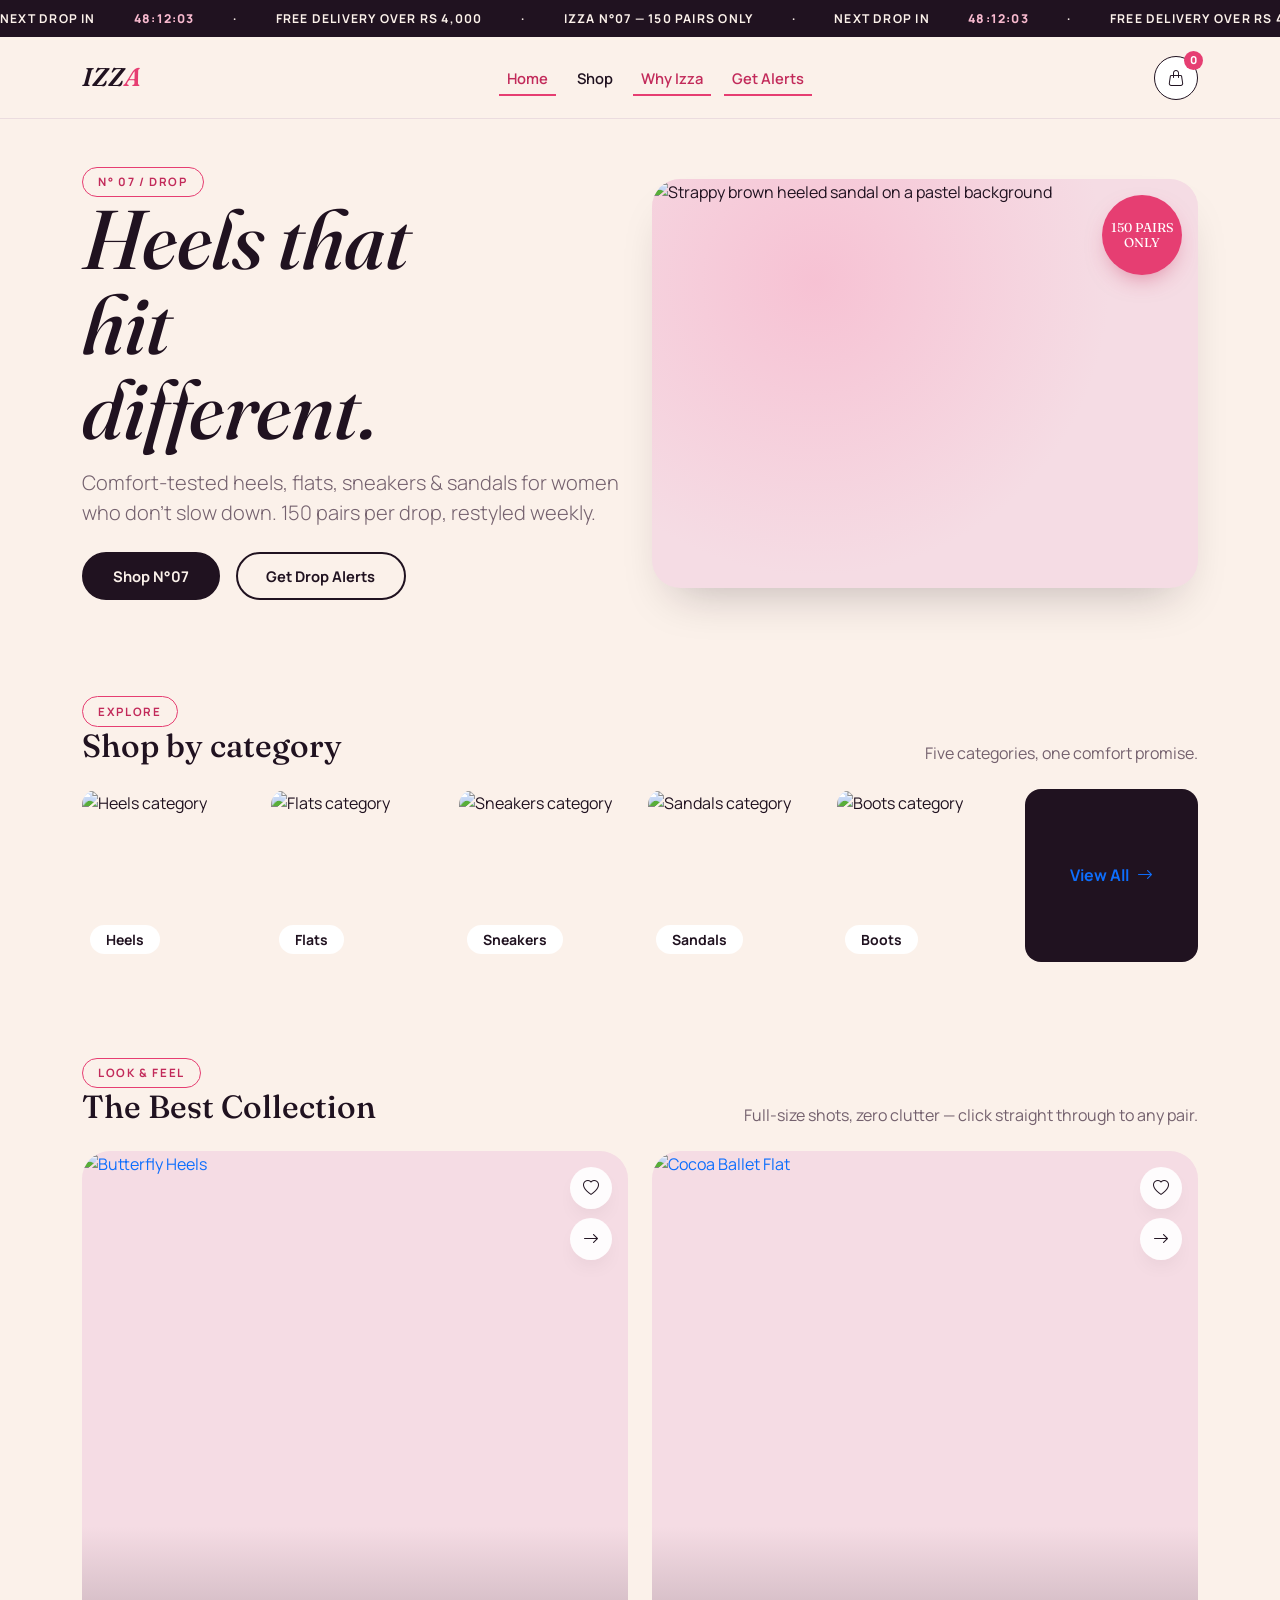
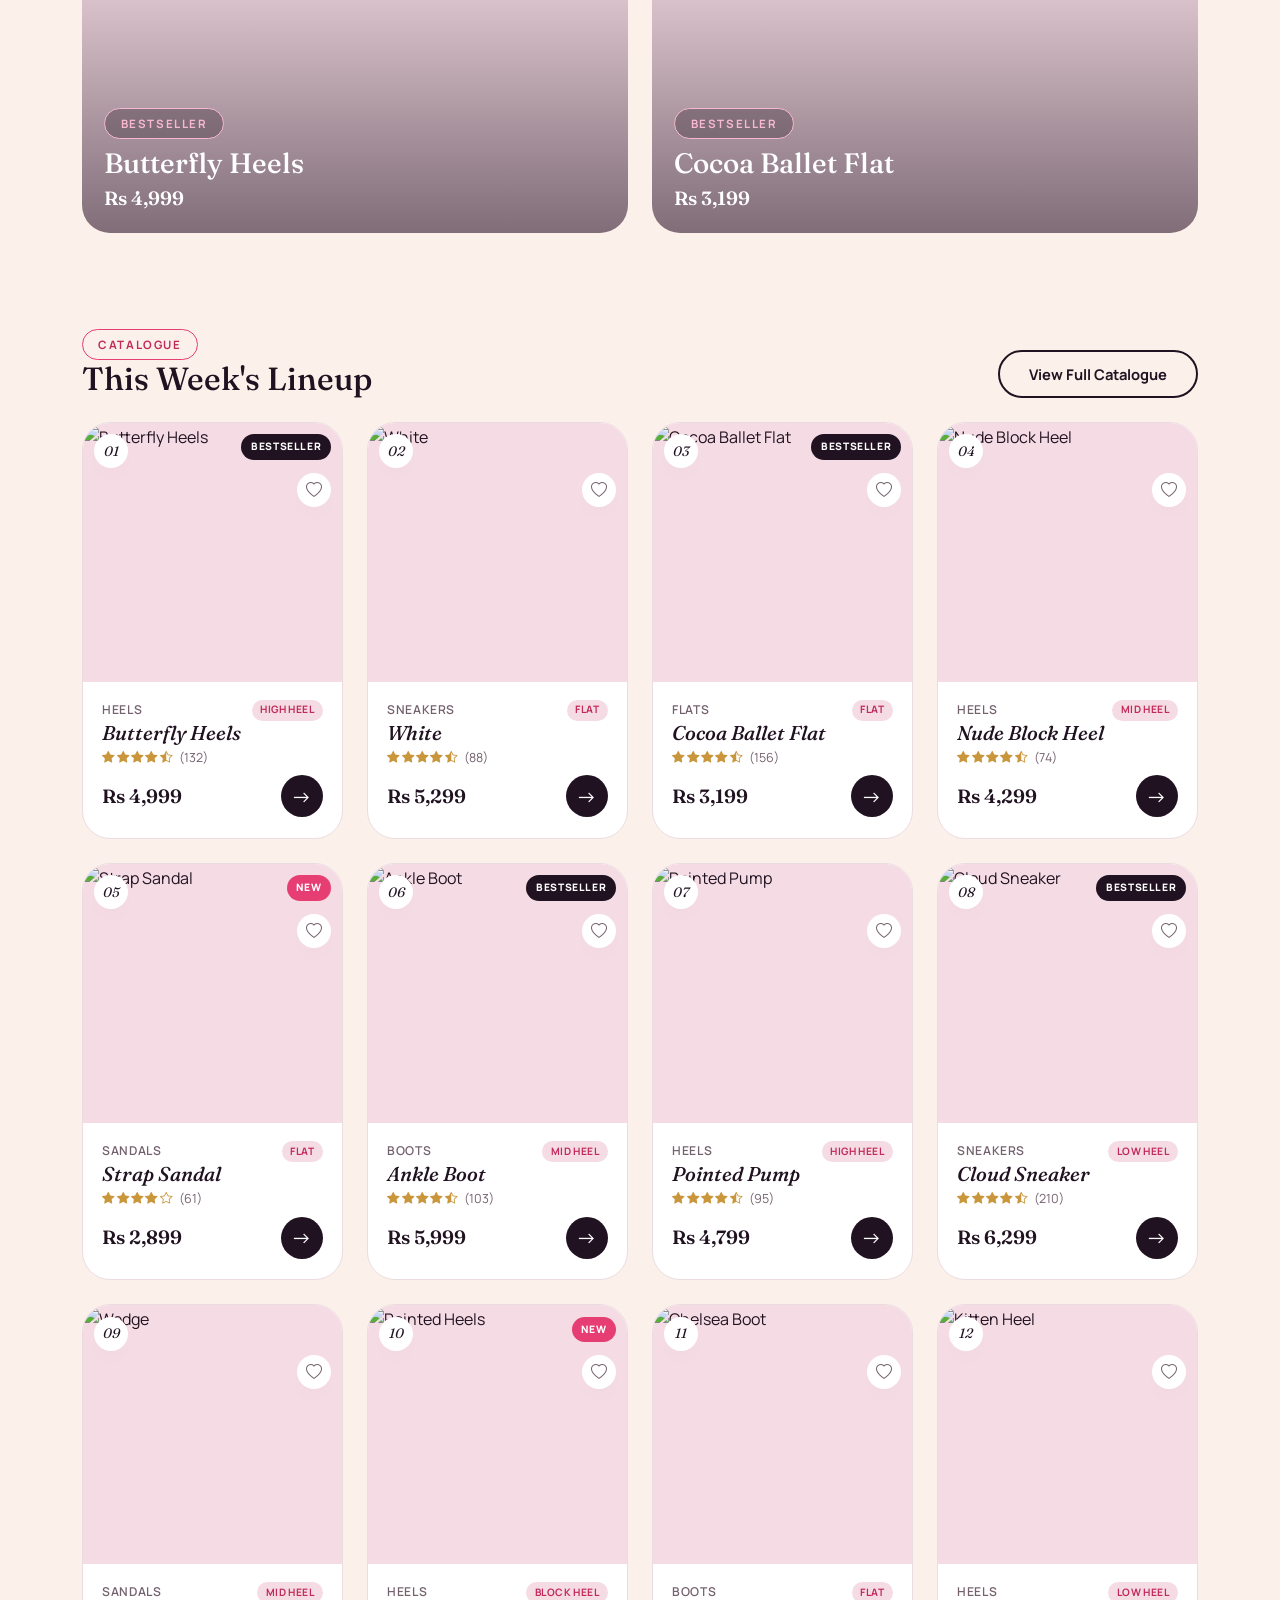
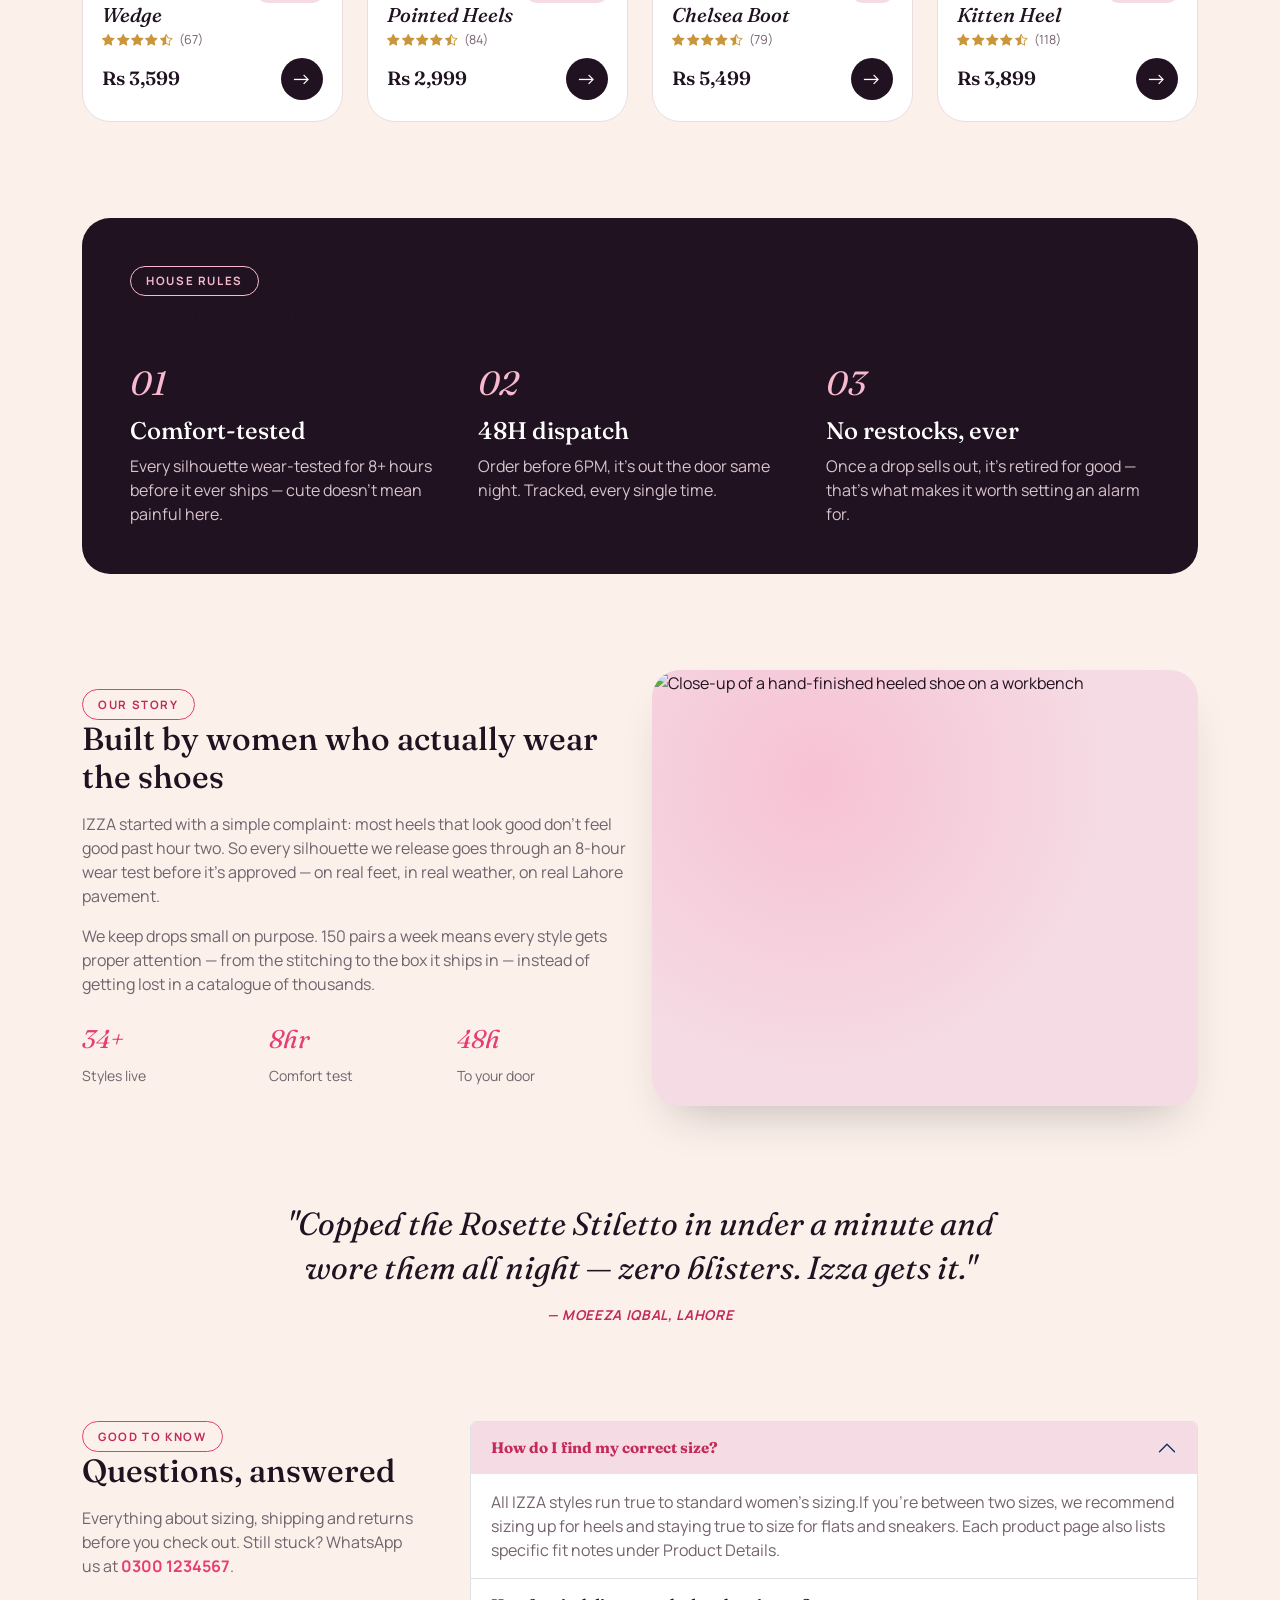
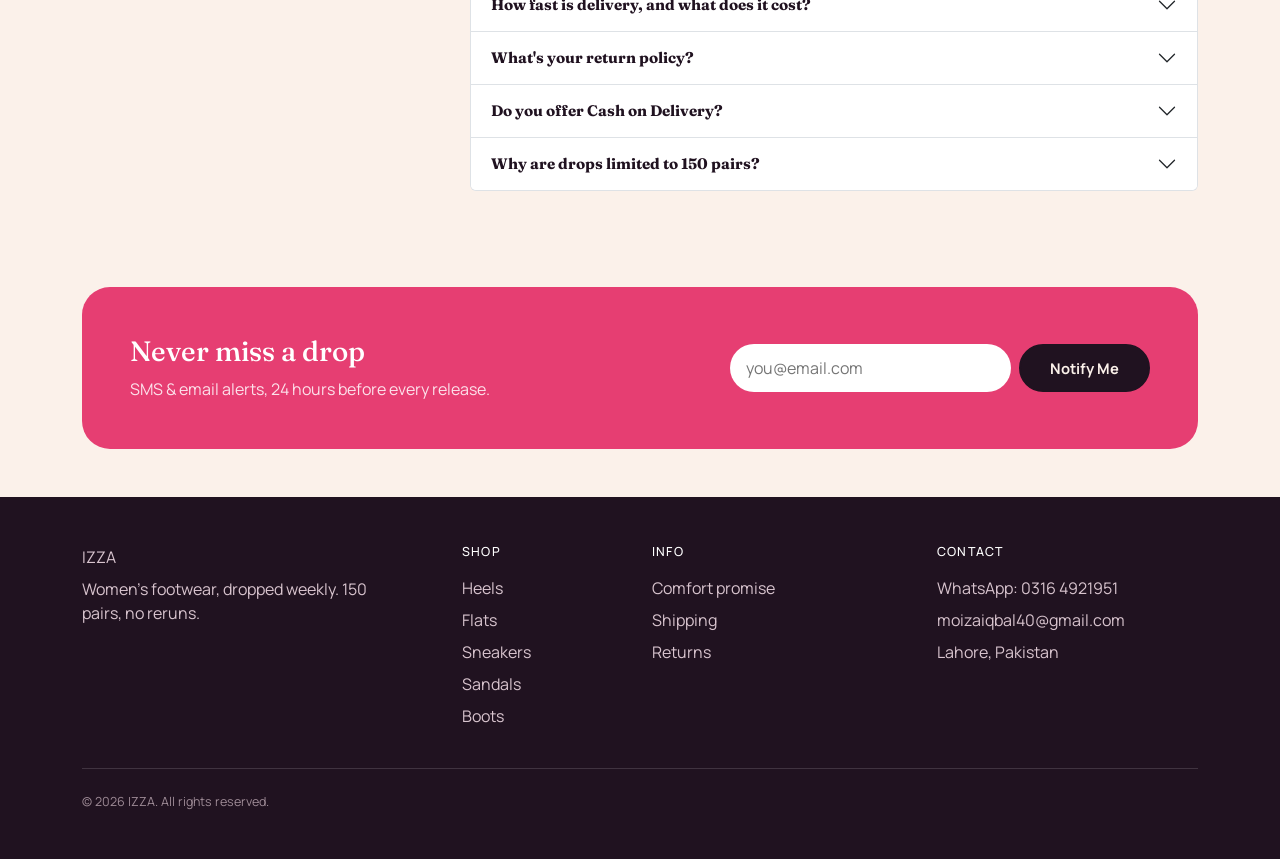
==== index.html @ 86c5a3b2 "First commit" ====
<!doctype html>
<html lang="en">
  <head>
    <meta charset="UTF-8" />
    <meta name="viewport" content="width=device-width, initial-scale=1" />
    <title>IZZA — Heels That Hit Different</title>
    <meta
      name="description"
      content="IZZA is a women's footwear store — heels, flats, sneakers, sandals and boots, comfort-tested and dropped weekly."
    />

    <link rel="preconnect" href="https://fonts.googleapis.com" />
    <link rel="preconnect" href="https://fonts.gstatic.com" crossorigin />
    <link
      href="https://fonts.googleapis.com/css2?family=Fraunces:ital,opsz,wght@0,9..144,400;0,9..144,500;0,9..144,600;0,9..144,700;1,9..144,500;1,9..144,600&family=Manrope:wght@400;500;600;700;800&display=swap"
      rel="stylesheet"
    />

    <link
      href="https://cdn.jsdelivr.net/npm/bootstrap@5.3.3/dist/css/bootstrap.min.css"
      rel="stylesheet"
    />
    <link
      href="https://cdn.jsdelivr.net/npm/bootstrap-icons@1.11.3/font/bootstrap-icons.min.css"
      rel="stylesheet"
    />
    <style>
      /* =========================================================
   IZZA — Custom theme, layered on top of Bootstrap 5
   ========================================================= */

      :root {
        --paper: #fbf1ea;
        --ink: #201220;
        --ink-soft: #74616e;
        --pink: #e63e72;
        --pink-deep: #c22a5a;
        --pink-soft: #f7b9ce;
        --blush: #f5dce4;
        --gold: #c9963b;
        --card: #ffffff;
        --line: #ebdcdf;

        --font-display: "Fraunces", serif;
        --font-body: "Manrope", sans-serif;

        --radius-sm: 10px;
        --radius: 16px;
        --radius-lg: 28px;
        --shadow: 0 24px 48px -22px rgba(32, 18, 32, 0.28);
        --shadow-sm: 0 10px 24px -14px rgba(32, 18, 32, 0.3);
      }

      html {
        scroll-behavior: smooth;
      }
      @media (prefers-reduced-motion: reduce) {
        html {
          scroll-behavior: auto;
        }
      }

      body {
        font-family: var(--font-body);
        background: var(--paper);
        color: var(--ink);
      }

      h1,
      h2,
      h3,
      h4,
      .font-display {
        font-family: var(--font-display);
        color: var(--ink);
        font-weight: 500;
      }

      .text-pink {
        color: var(--pink) !important;
      }
      .text-ink-soft {
        color: var(--ink-soft) !important;
      }
      .bg-paper {
        background: var(--paper) !important;
      }
      .bg-ink {
        background: var(--ink) !important;
      }
      .bg-blush {
        background: var(--blush) !important;
      }

      a {
        text-decoration: none;
      }

      ::selection {
        background: var(--pink-soft);
        color: var(--ink);
      }

      /* ===================== EYEBROW / TAG ===================== */
      .eyebrow {
        display: inline-flex;
        align-items: center;
        gap: 0.4em;
        font-family: var(--font-body);
        font-weight: 700;
        letter-spacing: 0.14em;
        text-transform: uppercase;
        font-size: 0.72rem;
        color: var(--pink-deep);
        padding: 0.35rem 0.95rem;
        border: 1.5px solid var(--pink);
        border-radius: 999px;
      }

      /* ===================== BUTTONS ===================== */
      .btn-izza {
        font-family: var(--font-body);
        font-weight: 700;
        font-size: 0.92rem;
        border-radius: 999px;
        padding: 0.7rem 1.8rem;
        min-height: 48px;
        display: inline-flex;
        align-items: center;
        justify-content: center;
        gap: 0.5em;
        transition:
          transform 0.15s ease,
          background 0.15s ease,
          color 0.15s ease,
          border-color 0.15s ease;
        border-width: 2px;
      }
      .btn-izza:active {
        transform: translateY(1px) scale(0.98);
      }
      .btn-izza-dark {
        background: var(--ink);
        border-color: var(--ink);
        color: var(--paper);
      }
      .btn-izza-dark:hover {
        background: var(--pink);
        border-color: var(--pink);
        color: #fff;
      }
      .btn-izza-outline {
        background: transparent;
        border-color: var(--ink);
        color: var(--ink);
      }
      .btn-izza-outline:hover {
        background: var(--ink);
        color: var(--paper);
      }
      .btn-izza-pink {
        background: var(--pink);
        border-color: var(--pink);
        color: #fff;
      }
      .btn-izza-pink:hover {
        background: var(--pink-deep);
        border-color: var(--pink-deep);
        color: #fff;
      }

      .btn:focus-visible,
      a:focus-visible,
      .form-control:focus-visible {
        outline: 3px solid var(--pink);
        outline-offset: 2px;
      }
      .form-control:focus,
      .form-select:focus {
        border-color: var(--pink);
        box-shadow: 0 0 0 0.2rem rgba(230, 62, 114, 0.15);
      }

      /* ===================== TICKER ===================== */
      .ticker {
        background: var(--ink);
        color: var(--paper);
        overflow: hidden;
        white-space: nowrap;
        font-weight: 700;
        font-size: 0.76rem;
        letter-spacing: 0.1em;
        text-transform: uppercase;
      }
      .ticker-track {
        display: inline-flex;
        gap: 2.4rem;
        padding: 0.6rem 0;
        animation: scroll-left 24s linear infinite;
      }
      .ticker-track span {
        display: inline-flex;
        align-items: center;
        gap: 2.4rem;
      }
      .ticker b {
        color: var(--pink-soft);
      }
      @keyframes scroll-left {
        0% {
          transform: translateX(0);
        }
        100% {
          transform: translateX(-50%);
        }
      }
      @media (prefers-reduced-motion: reduce) {
        .ticker-track {
          animation: none;
        }
      }

      /* ===================== NAVBAR ===================== */
      .navbar-izza {
        background: var(--paper);
        border-bottom: 1.5px solid var(--line);
      }
      .navbar-izza .navbar-brand {
        font-family: var(--font-display);
        font-style: italic;
        font-weight: 600;
        font-size: 1.6rem;
        color: var(--ink);
      }
      .navbar-izza .navbar-brand span {
        color: var(--pink);
      }
      .navbar-izza .nav-link {
        font-weight: 600;
        font-size: 0.92rem;
        color: var(--ink);
        padding-bottom: 0.3rem;
        border-bottom: 2px solid transparent;
        margin-inline: 0.4rem;
      }
      .navbar-izza .nav-link:hover,
      .navbar-izza .nav-link.active {
        color: var(--pink-deep);
        border-color: var(--pink);
      }
      .icon-btn {
        width: 44px;
        height: 44px;
        border-radius: 999px;
        border: 1.5px solid var(--ink);
        background: var(--card);
        display: inline-flex;
        align-items: center;
        justify-content: center;
        color: var(--ink);
        position: relative;
      }
      .icon-btn:hover {
        background: var(--ink);
        color: var(--paper);
      }
      .cart-count-pill {
        position: absolute;
        top: -6px;
        right: -6px;
        background: var(--pink);
        color: #fff;
        font-size: 0.68rem;
        font-weight: 800;
        min-width: 19px;
        height: 19px;
        border-radius: 999px;
        display: flex;
        align-items: center;
        justify-content: center;
        padding: 0 4px;
      }

      /* ===================== OFFCANVAS CART ===================== */
      .offcanvas-izza {
        background: var(--paper);
        color: var(--ink);
      }
      .offcanvas-izza .offcanvas-header {
        border-bottom: 1.5px solid var(--line);
      }
      .offcanvas-izza .offcanvas-title {
        font-family: var(--font-display);
        font-style: italic;
        font-size: 1.4rem;
      }
      .cart-row {
        background: var(--card);
        border: 1.5px solid var(--line);
        border-radius: var(--radius-sm);
        padding: 0.7rem 0.8rem;
        display: flex;
        align-items: center;
        gap: 0.8rem;
      }
      .cart-row h6 {
        font-family: var(--font-display);
        font-style: italic;
        margin: 0 0 0.15rem;
      }
      .qty-btn {
        width: 30px;
        height: 30px;
        border-radius: 50%;
        border: 1.5px solid var(--ink);
        background: #fff;
        display: inline-flex;
        align-items: center;
        justify-content: center;
        font-weight: 700;
      }
      .qty-btn:hover {
        background: var(--ink);
        color: #fff;
      }

      /* ===================== HERO ===================== */
      .hero-section {
        overflow: hidden;
      }
      .hero-visual {
        position: relative;
        border-radius: var(--radius-lg);
        overflow: hidden;
        background: var(--blush);
        box-shadow: var(--shadow);
        aspect-ratio: 4/3;
      }
      .hero-visual::before {
        content: "";
        position: absolute;
        inset: 0;
        z-index: 0;
        background: radial-gradient(
          circle at 30% 25%,
          var(--pink-soft) 0%,
          transparent 60%
        );
        opacity: 0.75;
      }
      .hero-visual img {
        width: 100%;
        height: 100%;
        object-fit: cover;
        position: relative;
        z-index: 1;
      }
      .hero-badge {
        position: absolute;
        top: 1rem;
        right: 1rem;
        z-index: 2;
        background: var(--pink);
        color: #fff;
        font-family: var(--font-display);
        font-size: 0.8rem;
        text-align: center;
        line-height: 1.15;
        border-radius: 50%;
        width: 80px;
        height: 80px;
        display: flex;
        align-items: center;
        justify-content: center;
        box-shadow: 0 10px 24px -10px rgba(198, 42, 90, 0.6);
      }
      .hero-heading {
        font-size: clamp(2.6rem, 8vw, 5.2rem);
        font-style: italic;
        line-height: 1.02;
      }

      /* ===================== CHIPS / FILTERS ===================== */
      .chip {
        border: 1.5px solid var(--line);
        background: var(--card);
        color: var(--ink-soft);
        border-radius: 999px;
        padding: 0.55rem 1.1rem;
        font-weight: 600;
        font-size: 0.85rem;
        white-space: nowrap;
      }
      .chip.active {
        background: var(--ink);
        color: var(--paper);
        border-color: var(--ink);
      }
      .chip-pink.active {
        background: var(--pink);
        border-color: var(--pink);
      }
      .filter-label {
        font-size: 0.72rem;
        font-weight: 700;
        text-transform: uppercase;
        letter-spacing: 0.1em;
        color: var(--ink-soft);
      }

      /* ===================== PRODUCT CARDS ===================== */
      .product-card {
        background: var(--card);
        border: 1.5px solid var(--line);
        border-radius: var(--radius-lg);
        overflow: hidden;
        height: 100%;
        transition:
          box-shadow 0.2s ease,
          transform 0.2s ease;
      }
      .product-card:hover {
        box-shadow: var(--shadow);
        transform: translateY(-4px);
      }
      .product-card .card-media {
        position: relative;
        aspect-ratio: 1/1;
        background: var(--blush);
        overflow: hidden;
      }
      .product-card .card-media img {
        width: 100%;
        height: 100%;
        object-fit: cover;
        transition: transform 0.4s ease;
      }
      .product-card:hover .card-media img {
        transform: scale(1.06);
      }
      .product-card .badge-num {
        position: absolute;
        top: 0.7rem;
        left: 0.7rem;
        background: var(--card);
        color: var(--ink);
        font-family: var(--font-display);
        font-style: italic;
        font-size: 0.85rem;
        width: 34px;
        height: 34px;
        border-radius: 50%;
        display: flex;
        align-items: center;
        justify-content: center;
        box-shadow: var(--shadow-sm);
        z-index: 2;
      }
      .product-card .ribbon-tag {
        position: absolute;
        top: 0.7rem;
        right: 0.7rem;
        z-index: 2;
        font-size: 0.64rem;
        font-weight: 800;
        text-transform: uppercase;
        letter-spacing: 0.06em;
        padding: 0.32rem 0.6rem;
        border-radius: 999px;
        color: #fff;
      }
      .ribbon-bestseller {
        background: var(--ink);
      }
      .ribbon-new {
        background: var(--pink);
      }
      .product-card {
        position: relative;
      }
      .wishlist-btn {
        position: absolute;
        top: 3.1rem;
        right: 0.7rem;
        z-index: 3;
        width: 34px;
        height: 34px;
        border-radius: 50%;
        border: none;
        background: var(--card);
        display: flex;
        align-items: center;
        justify-content: center;
        color: var(--ink-soft);
        box-shadow: var(--shadow-sm);
        transition:
          color 0.15s ease,
          transform 0.15s ease;
      }
      .wishlist-btn:hover {
        transform: scale(1.08);
        color: var(--pink);
      }
      .wishlist-btn.active {
        color: var(--pink);
      }
      .heel-pill {
        font-size: 0.64rem;
        font-weight: 700;
        text-transform: uppercase;
        letter-spacing: 0.04em;
        color: var(--pink-deep);
        background: var(--blush);
        padding: 0.18rem 0.55rem;
        border-radius: 999px;
      }
      .rating-line {
        color: var(--gold);
        font-size: 0.78rem;
        display: flex;
        align-items: center;
        gap: 0.15rem;
      }
      .rating-line i {
        font-size: 0.78rem;
      }
      .rating-count {
        color: var(--ink-soft);
        font-size: 0.78rem;
        margin-left: 0.3rem;
      }
      .product-card .card-body {
        display: flex;
        flex-direction: column;
      }
      .product-card .card-body {
        padding: 1.1rem 1.2rem 1.3rem;
      }
      .product-card h3,
      .product-card h5 {
        font-family: var(--font-display);
        font-style: italic;
      }
      .card-meta {
        font-size: 0.76rem;
        color: var(--ink-soft);
        text-transform: uppercase;
        letter-spacing: 0.05em;
        font-weight: 600;
      }
      .price-tag {
        font-family: var(--font-display);
        font-weight: 600;
        font-size: 1.2rem;
      }
      .add-btn {
        width: 42px;
        height: 42px;
        border-radius: 50%;
        background: var(--ink);
        color: #fff;
        border: none;
        display: inline-flex;
        align-items: center;
        justify-content: center;
        font-size: 1.3rem;
      }
      .add-btn:hover {
        background: var(--pink);
      }

      /* ===================== VALUES BAND ===================== */
      .values-band {
        background: var(--ink);
        color: var(--paper);
        border-radius: var(--radius-lg);
      }
      .values-band .eyebrow {
        color: var(--pink-soft);
        border-color: var(--pink-soft);
      }
      .value-num {
        font-family: var(--font-display);
        font-style: italic;
        font-size: 2.1rem;
        color: var(--pink-soft);
      }
      .values-band h4 {
        color: #fff;
      }
      .values-band p {
        color: #d8c4ce;
      }

      /* ===================== TESTIMONIAL ===================== */
      .testimonial-quote {
        font-family: var(--font-display);
        font-style: italic;
        font-weight: 400;
        font-size: clamp(1.3rem, 2.8vw, 2rem);
        line-height: 1.35;
        max-width: 760px;
      }
      .testimonial-cite {
        font-weight: 700;
        font-size: 0.85rem;
        color: var(--pink-deep);
        text-transform: uppercase;
        letter-spacing: 0.05em;
      }

      /* ===================== NEWSLETTER ===================== */
      .newsletter-band {
        background: var(--pink);
        color: #fff;
        border-radius: var(--radius-lg);
      }
      .newsletter-band input {
        border-radius: 999px;
        border: none;
        min-height: 48px;
        padding: 0 1.2rem;
      }

      /* ===================== FOOTER ===================== */
      footer.site-footer {
        background: var(--ink);
        color: #d8c4ce;
      }
      footer.site-footer h6 {
        color: #fff;
        font-size: 0.78rem;
        letter-spacing: 0.1em;
        text-transform: uppercase;
      }
      footer.site-footer a {
        color: #d8c4ce;
      }
      footer.site-footer a:hover {
        color: var(--pink-soft);
      }
      footer.site-footer .footer-bottom {
        border-top: 1px solid rgba(255, 255, 255, 0.14);
        font-size: 0.78rem;
        color: #9e8b96;
      }

      /* ===================== BREADCRUMB ===================== */
      .breadcrumb-izza a {
        color: var(--ink-soft);
        font-weight: 600;
        font-size: 0.85rem;
      }
      .breadcrumb-izza a:hover {
        color: var(--pink);
      }
      .breadcrumb-izza .divider {
        color: var(--line);
      }

      /* ===================== PRODUCT DETAIL PAGE ===================== */
      .gallery-main {
        border-radius: var(--radius-lg);
        overflow: hidden;
        aspect-ratio: 1/1;
        background: var(--blush);
        box-shadow: var(--shadow-sm);
      }
      .gallery-main img {
        width: 100%;
        height: 100%;
        object-fit: cover;
      }
      .gallery-thumb {
        border-radius: var(--radius-sm);
        overflow: hidden;
        aspect-ratio: 1/1;
        cursor: pointer;
        border: 2px solid transparent;
        background: var(--blush);
      }
      .gallery-thumb img {
        width: 100%;
        height: 100%;
        object-fit: cover;
      }
      .gallery-thumb.active {
        border-color: var(--pink);
      }
      .size-chip {
        min-width: 84px;
        min-height: 40px;
        padding: 0 0.7rem;
        border: 1.5px solid var(--line);
        border-radius: var(--radius-sm);
        background: #fff;
        font-weight: 700;
        font-size: 0.78rem;
        color: var(--ink-soft);
        white-space: nowrap;
      }
      .size-chip.active {
        background: var(--ink);
        border-color: var(--ink);
        color: #fff;
      }
      .qty-stepper {
        display: inline-flex;
        align-items: center;
        border: 1.5px solid var(--line);
        border-radius: 999px;
        overflow: hidden;
      }
      .qty-stepper button {
        width: 44px;
        height: 44px;
        border: none;
        background: #fff;
        font-size: 1.1rem;
        font-weight: 700;
      }
      .qty-stepper button:hover {
        background: var(--blush);
      }
      .qty-stepper span {
        min-width: 40px;
        text-align: center;
        font-weight: 700;
      }

      .accordion-izza .accordion-button {
        font-weight: 700;
        font-size: 0.95rem;
        background: var(--card);
        color: var(--ink);
      }
      .accordion-izza .accordion-button:not(.collapsed) {
        background: var(--blush);
        color: var(--pink-deep);
        box-shadow: none;
      }
      .accordion-izza .accordion-button:focus {
        box-shadow: 0 0 0 0.2rem rgba(230, 62, 114, 0.15);
      }

      /* ===================== TOAST ===================== */
      .toast-izza {
        background: var(--ink);
        color: #fff;
        border-radius: 999px;
      }

      /* ===================== SCROLL REVEAL (safe: visible by default) ===================== */

      [data-reveal] {
        opacity: 1;
        transform: none;
      }

      .reveal-on [data-reveal] {
        opacity: 0;
        transform: translateY(22px);
        transition:
          opacity 0.6s ease,
          transform 0.6s ease;
      }
      .reveal-on [data-reveal].revealed {
        opacity: 1;
        transform: none;
      }

      /* ===================== EDITORIAL / LOOKBOOK TILES ===================== */
      .editorial-tile {
        position: relative;
        border-radius: var(--radius-lg);
        overflow: hidden;
        aspect-ratio: 4/5;
        background: var(--blush);
        display: block;
      }
      .editorial-tile img {
        width: 100%;
        height: 100%;
        object-fit: cover;
        transition: transform 0.5s ease;
      }
      .editorial-tile:hover img {
        transform: scale(1.05);
      }
      .editorial-tile::after {
        content: "";
        position: absolute;
        inset: 0;
        background: linear-gradient(
          0deg,
          rgba(32, 18, 32, 0.55) 0%,
          rgba(32, 18, 32, 0) 45%
        );
        pointer-events: none;
      }
      .editorial-caption {
        position: absolute;
        left: 1.4rem;
        right: 1.4rem;
        bottom: 1.3rem;
        z-index: 2;
        color: #fff;
      }
      .editorial-caption .eyebrow {
        color: var(--pink-soft);
        border-color: var(--pink-soft);
        background: rgba(32, 18, 32, 0.3);
      }
      .editorial-caption h3 {
        color: #fff;
        margin-bottom: 0.2rem;
      }
      .editorial-caption .price-tag {
        color: #fff;
      }
      .editorial-actions {
        position: absolute;
        top: 1rem;
        right: 1rem;
        z-index: 3;
        display: flex;
        flex-direction: column;
        gap: 0.6rem;
      }
      .editorial-icon-btn {
        width: 42px;
        height: 42px;
        border-radius: 50%;
        background: rgba(255, 255, 255, 0.92);
        border: none;
        display: flex;
        align-items: center;
        justify-content: center;
        color: var(--ink);
        box-shadow: var(--shadow-sm);
        transition:
          background 0.15s ease,
          color 0.15s ease,
          transform 0.15s ease;
      }
      .editorial-icon-btn:hover {
        background: var(--pink);
        color: #fff;
        transform: scale(1.06);
      }
      .editorial-icon-btn.active {
        background: var(--pink);
        color: #fff;
      }

      /* ===================== EMPTY STATES ===================== */
      .empty-state {
        text-align: center;
        padding: 3rem 1rem;
        color: var(--ink-soft);
      }
    </style>
  </head>
  <body>
    <!-- Ticker -->
    <div class="ticker">
      <div class="ticker-track">
        <span>NEXT DROP IN <b id="countdown">--:--:--</b></span
        ><span>·</span> <span>FREE DELIVERY OVER RS 4,000</span><span>·</span>
        <span>IZZA N°07 — 150 PAIRS ONLY</span><span>·</span>
        <span>NEXT DROP IN <b id="countdown2">--:--:--</b></span
        ><span>·</span> <span>FREE DELIVERY OVER RS 4,000</span><span>·</span>
      </div>
    </div>

    <!-- Navbar -->
    <nav class="navbar navbar-expand-lg navbar-izza sticky-top py-3">
      <div class="container">
        <a class="navbar-brand" href="index.html">IZZ<span>A</span></a>
        <button
          class="navbar-toggler icon-btn border-0"
          type="button"
          data-bs-toggle="collapse"
          data-bs-target="#navMain"
          aria-label="Toggle navigation"
        >
          <i class="bi bi-list fs-4"></i>
        </button>
        <div class="collapse navbar-collapse" id="navMain">
          <ul class="navbar-nav mx-auto mb-3 mb-lg-0">
            <li class="nav-item">
              <a class="nav-link" href="index.html">Home</a>
            </li>
            <li class="nav-item">
              <a class="nav-link" href="shop.html">Shop</a>
            </li>
            <li class="nav-item">
              <a class="nav-link" href="index.html#values">Why Izza</a>
            </li>
            <li class="nav-item">
              <a class="nav-link" href="index.html#alerts">Get Alerts</a>
            </li>
          </ul>
        </div>
        <div class="d-flex align-items-center gap-2">
          <button
            class="icon-btn"
            data-bs-toggle="offcanvas"
            data-bs-target="#cartOffcanvas"
            aria-label="View cart"
          >
            <i class="bi bi-handbag"></i>
            <span class="cart-count-pill js-cart-count">0</span>
          </button>
        </div>
      </div>
    </nav>

    <!-- Cart Offcanvas (shared) -->
    <div
      class="offcanvas offcanvas-end offcanvas-izza"
      tabindex="-1"
      id="cartOffcanvas"
    >
      <div class="offcanvas-header">
        <h2 class="offcanvas-title">Your Bag</h2>
        <button
          type="button"
          class="icon-btn border-0"
          data-bs-dismiss="offcanvas"
          aria-label="Close"
        >
          <i class="bi bi-x-lg"></i>
        </button>
      </div>
      <div class="offcanvas-body d-flex flex-column">
        <div id="cartItemsList" class="flex-grow-1 overflow-auto"></div>
        <div
          class="border-top pt-3 mt-3"
          style="border-color: var(--line) !important"
        >
          <div class="d-flex justify-content-between mb-3">
            <span class="text-ink-soft">Subtotal</span>
            <span class="fw-bold fs-5 font-display js-cart-subtotal">Rs 0</span>
          </div>
          <a href="cart.html" class="btn btn-izza btn-izza-dark w-100"
            >Go to Checkout</a
          >
        </div>
      </div>
    </div>

    <!-- Hero -->
    <section class="hero-section py-5" id="drop">
      <div class="container">
        <div class="row align-items-center gy-5">
          <div class="col-lg-6" data-reveal>
            <span class="eyebrow">N° 07 / DROP</span>
            <h1 class="hero-heading mb-3">
              Heels that<br />hit<br />different.
            </h1>
            <p class="lead text-ink-soft" style="max-width: 46ch">
              Comfort-tested heels, flats, sneakers &amp; sandals for women who
              don't slow down. 150 pairs per drop, restyled weekly.
            </p>
            <div class="d-flex flex-wrap gap-3 mt-4">
              <a href="shop.html" class="btn btn-izza btn-izza-dark"
                >Shop N°07</a
              >
              <a href="#alerts" class="btn btn-izza btn-izza-outline"
                >Get Drop Alerts</a
              >
            </div>
          </div>
          <div class="col-lg-6" data-reveal>
            <div class="hero-visual">
              <img
                src="https://i.pinimg.com/736x/ce/8e/d6/ce8ed6e842ce1efae1097af5a44c4639.jpg"
                alt="Strappy brown heeled sandal on a pastel background"
              />
              <span class="hero-badge">150 PAIRS<br />ONLY</span>
            </div>
          </div>
        </div>
      </div>
    </section>

    <!-- Shop by category -->
    <section class="py-5">
      <div class="container">
        <div
          class="d-flex flex-wrap justify-content-between align-items-end mb-4"
          data-reveal
        >
          <div>
            <span class="eyebrow">Explore</span>
            <h2 class="mb-0">Shop by category</h2>
          </div>
          <p class="text-ink-soft mb-0">
            Five categories, one comfort promise.
          </p>
        </div>
        <div class="row g-3">
          <div class="col-6 col-md-4 col-lg-2" data-reveal>
            <a
              href="shop.html?category=Heels"
              class="text-decoration-none text-reset"
            >
              <div
                class="rounded-4 overflow-hidden position-relative"
                style="aspect-ratio: 1/1"
              >
                <img
                  src="https://i.pinimg.com/736x/69/7d/a1/697da1db31d84cea663b2d780f8e4960.jpg"
                  class="w-100 h-100"
                  style="object-fit: cover"
                  alt="Heels category"
                />
                <span
                  class="position-absolute bottom-0 start-0 m-2 px-3 py-1 bg-white rounded-pill fw-bold small"
                  >Heels</span
                >
              </div>
            </a>
          </div>
          <div class="col-6 col-md-4 col-lg-2" data-reveal>
            <a
              href="shop.html?category=Flats"
              class="text-decoration-none text-reset"
            >
              <div
                class="rounded-4 overflow-hidden position-relative"
                style="aspect-ratio: 1/1"
              >
                <img
                  src="https://i.pinimg.com/1200x/77/9e/24/779e24d72166ab7d8b649f518d1ee384.jpg"
                  class="w-100 h-100"
                  style="object-fit: cover"
                  alt="Flats category"
                />
                <span
                  class="position-absolute bottom-0 start-0 m-2 px-3 py-1 bg-white rounded-pill fw-bold small"
                  >Flats</span
                >
              </div>
            </a>
          </div>
          <div class="col-6 col-md-4 col-lg-2" data-reveal>
            <a
              href="shop.html?category=Sneakers"
              class="text-decoration-none text-reset"
            >
              <div
                class="rounded-4 overflow-hidden position-relative"
                style="aspect-ratio: 1/1"
              >
                <img
                  src="https://i.pinimg.com/736x/25/9b/60/259b602ed9adf6deef9dfa91d8f514ee.jpg"
                  class="w-100 h-100"
                  style="object-fit: cover"
                  alt="Sneakers category"
                />
                <span
                  class="position-absolute bottom-0 start-0 m-2 px-3 py-1 bg-white rounded-pill fw-bold small"
                  >Sneakers</span
                >
              </div>
            </a>
          </div>
          <div class="col-6 col-md-4 col-lg-2" data-reveal>
            <a
              href="shop.html?category=Sandals"
              class="text-decoration-none text-reset"
            >
              <div
                class="rounded-4 overflow-hidden position-relative"
                style="aspect-ratio: 1/1"
              >
                <img
                  src="https://i.pinimg.com/736x/e4/f2/bb/e4f2bbd5b1d10185b92bd8deed6bd0bb.jpg"
                  class="w-100 h-100"
                  style="object-fit: cover"
                  alt="Sandals category"
                />
                <span
                  class="position-absolute bottom-0 start-0 m-2 px-3 py-1 bg-white rounded-pill fw-bold small"
                  >Sandals</span
                >
              </div>
            </a>
          </div>
          <div class="col-6 col-md-4 col-lg-2" data-reveal>
            <a
              href="shop.html?category=Boots"
              class="text-decoration-none text-reset"
            >
              <div
                class="rounded-4 overflow-hidden position-relative"
                style="aspect-ratio: 1/1"
              >
                <img
                  src="https://i.pinimg.com/1200x/09/92/03/099203eda5b9262d5f05b88fcb34eaed.jpg"
                  class="w-100 h-100"
                  style="object-fit: cover"
                  alt="Boots category"
                />
                <span
                  class="position-absolute bottom-0 start-0 m-2 px-3 py-1 bg-white rounded-pill fw-bold small"
                  >Boots</span
                >
              </div>
            </a>
          </div>
          <div class="col-6 col-md-4 col-lg-2" data-reveal>
            <a href="shop.html" class="text-decoration-none">
              <div
                class="rounded-4 d-flex align-items-center justify-content-center bg-ink text-paper fw-bold"
                style="aspect-ratio: 1/1"
              >
                View All <i class="bi bi-arrow-right ms-2"></i>
              </div>
            </a>
          </div>
        </div>
      </div>
    </section>

    <!-- Editorial / Lookbook -->
    <section class="py-5" id="lookbook">
      <div class="container">
        <div
          class="d-flex flex-wrap justify-content-between align-items-end mb-4"
          data-reveal
        >
          <div>
            <span class="eyebrow">Look &amp; Feel</span>
            <h2 class="mb-0">The Best Collection</h2>
          </div>
          <p class="text-ink-soft mb-0">
            Full-size shots, zero clutter — click straight through to any pair.
          </p>
        </div>
        <div class="row g-4" id="editorialGrid"></div>
      </div>
    </section>

    <!-- Bestsellers -->
    <section class="py-5" id="shop">
      <div class="container">
        <div
          class="d-flex flex-wrap justify-content-between align-items-end mb-4"
          data-reveal
        >
          <div>
            <span class="eyebrow">Catalogue</span>
            <h2 class="mb-0">This Week's Lineup</h2>
          </div>
          <a href="shop.html" class="btn btn-izza btn-izza-outline"
            >View Full Catalogue</a
          >
        </div>
        <div class="row g-4" id="bestsellerGrid"></div>
      </div>
    </section>

    <!-- Values -->
    <section class="py-5" id="values">
      <div class="container">
        <div class="values-band p-4 p-md-5" data-reveal>
          <span class="eyebrow">House rules</span>
          <h2 class="mb-4">Why the girls keep coming back ????</h2>
          <div class="row g-4">
            <div class="col-md-4">
              <span class="value-num d-block mb-2">01</span>
              <h4>Comfort-tested</h4>
              <p class="mb-0">
                Every silhouette wear-tested for 8+ hours before it ever ships —
                cute doesn't mean painful here.
              </p>
            </div>
            <div class="col-md-4">
              <span class="value-num d-block mb-2">02</span>
              <h4>48H dispatch</h4>
              <p class="mb-0">
                Order before 6PM, it's out the door same night. Tracked, every
                single time.
              </p>
            </div>
            <div class="col-md-4">
              <span class="value-num d-block mb-2">03</span>
              <h4>No restocks, ever</h4>
              <p class="mb-0">
                Once a drop sells out, it's retired for good — that's what makes
                it worth setting an alarm for.
              </p>
            </div>
          </div>
        </div>
      </div>
    </section>

    <!-- About / Brand Story -->
    <section class="py-5">
      <div class="container">
        <div class="row align-items-center gy-5">
          <div class="col-lg-6 order-lg-2" data-reveal>
            <div class="hero-visual" style="aspect-ratio: 5/4">
              <img
                src="https://i.pinimg.com/1200x/7a/23/64/7a23641c5c37a77ee4f558ef5952142c.jpg"
                alt="Close-up of a hand-finished heeled shoe on a workbench"
              />
            </div>
          </div>
          <div class="col-lg-6 order-lg-1" data-reveal>
            <span class="eyebrow">Our Story</span>
            <h2 class="mb-3">Built by women who actually wear the shoes</h2>
            <p class="text-ink-soft mb-3">
              IZZA started with a simple complaint: most heels that look good
              don't feel good past hour two. So every silhouette we release goes
              through an 8-hour wear test before it's approved — on real feet,
              in real weather, on real Lahore pavement.
            </p>
            <p class="text-ink-soft mb-4">
              We keep drops small on purpose. 150 pairs a week means every style
              gets proper attention — from the stitching to the box it ships in
              — instead of getting lost in a catalogue of thousands.
            </p>
            <div class="row g-3">
              <div class="col-4">
                <span
                  class="value-num d-block mb-1"
                  style="color: var(--pink); font-size: 1.6rem"
                  >34+</span
                >
                <span class="small text-ink-soft">Styles live</span>
              </div>
              <div class="col-4">
                <span
                  class="value-num d-block mb-1"
                  style="color: var(--pink); font-size: 1.6rem"
                  >8hr</span
                >
                <span class="small text-ink-soft">Comfort test</span>
              </div>
              <div class="col-4">
                <span
                  class="value-num d-block mb-1"
                  style="color: var(--pink); font-size: 1.6rem"
                  >48h</span
                >
                <span class="small text-ink-soft">To your door</span>
              </div>
            </div>
          </div>
        </div>
      </div>
    </section>

    <!-- Testimonial -->
    <section class="py-5 text-center">
      <div class="container d-flex flex-column align-items-center" data-reveal>
        <blockquote class="testimonial-quote">
          "Copped the Rosette Stiletto in under a minute and wore them all night
          — zero blisters. Izza gets it."
        </blockquote>
        <cite class="testimonial-cite">— Moeeza Iqbal, Lahore</cite>
      </div>
    </section>

    <!-- FAQ / Size Guide -->
    <section class="py-5">
      <div class="container">
        <div class="row g-5">
          <div class="col-lg-4" data-reveal>
            <span class="eyebrow">Good to know</span>
            <h2 class="mb-3">Questions, answered</h2>
            <p class="text-ink-soft">
              Everything about sizing, shipping and returns before you check
              out. Still stuck? WhatsApp us at
              <a href="https://wa.me/923001234567" class="text-pink fw-bold"
                >0300 1234567</a
              >.
            </p>
          </div>
          <div class="col-lg-8" data-reveal>
            <div class="accordion accordion-izza" id="faqAccordion">
              <div class="accordion-item">
                <h2 class="accordion-header">
                  <button
                    class="accordion-button"
                    type="button"
                    data-bs-toggle="collapse"
                    data-bs-target="#faq1"
                  >
                    How do I find my correct size?
                  </button>
                </h2>
                <div
                  id="faq1"
                  class="accordion-collapse collapse show"
                  data-bs-parent="#faqAccordion"
                >
                  <div class="accordion-body text-ink-soft">
                    All IZZA styles run true to standard women's sizing.If
                    you're between two sizes, we recommend sizing up for heels
                    and staying true to size for flats and sneakers. Each
                    product page also lists specific fit notes under Product
                    Details.
                  </div>
                </div>
              </div>
              <div class="accordion-item">
                <h2 class="accordion-header">
                  <button
                    class="accordion-button collapsed"
                    type="button"
                    data-bs-toggle="collapse"
                    data-bs-target="#faq2"
                  >
                    How fast is delivery, and what does it cost?
                  </button>
                </h2>
                <div
                  id="faq2"
                  class="accordion-collapse collapse"
                  data-bs-parent="#faqAccordion"
                >
                  <div class="accordion-body text-ink-soft">
                    Orders placed before 6PM ship the same night via tracked
                    courier and typically arrive within 48 hours across
                    Pakistan. Delivery is free on orders over Rs 4,000 — under
                    that, a flat Rs 200 charge applies.
                  </div>
                </div>
              </div>
              <div class="accordion-item">
                <h2 class="accordion-header">
                  <button
                    class="accordion-button collapsed"
                    type="button"
                    data-bs-toggle="collapse"
                    data-bs-target="#faq3"
                  >
                    What's your return policy?
                  </button>
                </h2>
                <div
                  id="faq3"
                  class="accordion-collapse collapse"
                  data-bs-parent="#faqAccordion"
                >
                  <div class="accordion-body text-ink-soft">
                    Unworn pairs in their original packaging can be returned
                    within 7 days of delivery for a full refund. Since every
                    drop is limited to 150 pairs, we can't guarantee an exchange
                    in the same size once a style sells out — a refund is issued
                    instead.
                  </div>
                </div>
              </div>
              <div class="accordion-item">
                <h2 class="accordion-header">
                  <button
                    class="accordion-button collapsed"
                    type="button"
                    data-bs-toggle="collapse"
                    data-bs-target="#faq4"
                  >
                    Do you offer Cash on Delivery?
                  </button>
                </h2>
                <div
                  id="faq4"
                  class="accordion-collapse collapse"
                  data-bs-parent="#faqAccordion"
                >
                  <div class="accordion-body text-ink-soft">
                    Yes — Cash on Delivery is available nationwide, alongside
                    card payment at checkout. You'll choose your preferred
                    method on the final step before placing your order.
                  </div>
                </div>
              </div>
              <div class="accordion-item">
                <h2 class="accordion-header">
                  <button
                    class="accordion-button collapsed"
                    type="button"
                    data-bs-toggle="collapse"
                    data-bs-target="#faq5"
                  >
                    Why are drops limited to 150 pairs?
                  </button>
                </h2>
                <div
                  id="faq5"
                  class="accordion-collapse collapse"
                  data-bs-parent="#faqAccordion"
                >
                  <div class="accordion-body text-ink-soft">
                    Small batches let us actually quality-check every pair by
                    hand instead of mass-producing at a scale we can't
                    personally stand behind. Once a style sells out, it's
                    retired for good — we don't restock, we design something new
                    instead.
                  </div>
                </div>
              </div>
            </div>
          </div>
        </div>
      </div>
    </section>

    <!-- Newsletter -->
    <section class="py-5" id="alerts">
      <div class="container">
        <div
          class="newsletter-band p-4 p-md-5 d-flex flex-column flex-md-row align-items-md-center justify-content-between gap-4"
          data-reveal
        >
          <div style="max-width: 480px">
            <h3 class="text-white mb-2">Never miss a drop</h3>
            <p class="mb-0" style="color: #fce1ea">
              SMS &amp; email alerts, 24 hours before every release.
            </p>
          </div>
          <form
            class="d-flex flex-wrap gap-2"
            style="max-width: 420px; width: 100%"
            onsubmit="
              event.preventDefault();
              showToast('You are on the list — see you at the next drop.');
              this.reset();
            "
          >
            <label for="email" class="visually-hidden">Email address</label>
            <input
              type="email"
              id="email"
              class="flex-grow-1 px-3"
              placeholder="you@email.com"
              required
            />
            <button type="submit" class="btn btn-izza btn-izza-dark">
              Notify Me
            </button>
          </form>
        </div>
      </div>
    </section>

    <!-- Footer -->
    <footer class="site-footer">
      <div class="container py-5">
        <div class="row g-4">
          <div class="col-lg-4">
            <span class="navbar-brand d-inline-block mb-2"
              >IZZ<span>A</span></span
            >
            <p style="max-width: 30ch">
              Women's footwear, dropped weekly. 150 pairs, no reruns.
            </p>
          </div>
          <div class="col-6 col-lg-2">
            <h6 class="mb-3">Shop</h6>
            <ul class="list-unstyled d-flex flex-column gap-2">
              <li><a href="shop.html?category=Heels">Heels</a></li>
              <li><a href="shop.html?category=Flats">Flats</a></li>
              <li><a href="shop.html?category=Sneakers">Sneakers</a></li>
              <li><a href="shop.html?category=Sandals">Sandals</a></li>
              <li><a href="shop.html?category=Boots">Boots</a></li>
            </ul>
          </div>
          <div class="col-6 col-lg-3">
            <h6 class="mb-3">Info</h6>
            <ul class="list-unstyled d-flex flex-column gap-2">
              <li><a href="index.html#values">Comfort promise</a></li>
              <li><a href="#">Shipping</a></li>
              <li><a href="#">Returns</a></li>
            </ul>
          </div>
          <div class="col-lg-3">
            <h6 class="mb-3">Contact</h6>
            <ul class="list-unstyled d-flex flex-column gap-2">
              <li>
                <a href="https://wa.me/923001234567">WhatsApp: 0316 4921951</a>
              </li>
              <li><a href="mailto:hello@izza.pk">moizaiqbal40@gmail.com</a></li>
              <li>Lahore, Pakistan</li>
            </ul>
          </div>
        </div>
        <div
          class="footer-bottom d-flex flex-column flex-md-row justify-content-between gap-2 pt-4 mt-4"
        >
          <span>© 2026 IZZA. All rights reserved.</span>
        </div>
      </div>
    </footer>

    <script src="https://cdn.jsdelivr.net/npm/bootstrap@5.3.3/dist/js/bootstrap.bundle.min.js"></script>
    <script>
      const PK_SIZES = [
        "UK 3 · EU 36",
        "UK 4 · EU 37",
        "UK 5 · EU 38",
        "UK 6 · EU 39",
        "UK 7 · EU 40",
      ];

      const PRODUCTS = [
        {
          id: 1,
          badge: "01",
          name: "Butterfly Heels",
          category: "Heels",
          heel: "High",
          heelLabel: 'High heel · 4"',
          price: 4999,
          rating: 4.8,
          reviews: 132,
          tag: "Bestseller",
          sizes: PK_SIZES,
          images: [
            "https://i.pinimg.com/736x/e2/17/9e/e2179e99788c42b26869923769c9687e.jpg",
          ],
          shortDesc:
            "Stunning silver stiletto sandals featuring delicate butterfly-shaped rhinestone embellishments and a wrap-around ankle design.",
          description:
            "Make a breathtaking entrance with these exquisite silver heels. Adorned with sparkling rhinestone butterflies that elegantly climb the ankle straps, these stiletto sandals offer a glamorous, whimsical look perfect for weddings, galas, or any red-carpet event.",
          details: [
            "Heel height: High stiletto",
            "Color: Metallic silver",
            "Rhinestone-encrusted butterfly embellishments",
            "Wrap-around tie-up or secure strap design",
            "Open-toe construction",
            "Cushioned insole",
          ],
        },
        {
          id: 2,
          badge: "02",
          name: "White",
          category: "Sneakers",
          heel: "Flat",
          heelLabel: "Flat sole",
          price: 5299,
          rating: 4.6,
          reviews: 88,
          tag: null,
          sizes: PK_SIZES,
          images: [
            "https://i.pinimg.com/1200x/a7/aa/e5/a7aae5971c8259c13dcd55f702c45720.jpg",
          ],
          shortDesc:
            "Classic white athletic sneakers featuring bold maroon accents and a durable rubber sole.",
          description:
            "These stylish, court-inspired sneakers blend timeless design with modern comfort. Featuring a crisp white upper with striking maroon branding and matching sole details, they offer a versatile look perfect for casual streetwear or athletic activities.",
          details: [
            "Style: Low-top athletic sneaker",
            "Upper: Premium white synthetic leather",
            "Accent Color: Deep maroon",
            "Closure: Lace-up design",
            "Sole: Durable rubber cupsole",
            "True to size",
          ],
        },
        {
          id: 3,
          badge: "03",
          name: "Cocoa Ballet Flat",
          category: "Flats",
          heel: "Flat",
          heelLabel: "Flat sole",
          price: 3199,
          rating: 4.7,
          reviews: 156,
          tag: "Bestseller",
          sizes: PK_SIZES,
          images: [
            "https://i.pinimg.com/1200x/18/3b/ca/183bcab7b66094d18e17d94f801197a0.jpg",
          ],
          shortDesc:
            "Classic brown suede-finish ballet flats with a charming bow accent.",
          description:
            "Simple yet elegant, these brown ballet flats feature a soft, suede-like finish and a dainty bow detail on the toe. Their comfortable flat silhouette makes them a versatile and timeless essential for everyday wear.",
          details: [
            "Heel height: Flat",
            "Upper: Brown suede-finish synthetic material",
            "Classic round-toe ballet silhouette",
            "Dainty decorative bow on the vamp",
            "Slip-on construction",
            "True to size",
          ],
        },
        {
          id: 4,
          badge: "04",
          name: "Nude Block Heel",
          category: "Heels",
          heel: "Mid",
          heelLabel: 'Mid heel · 2.5"',
          price: 4299,
          rating: 4.5,
          reviews: 74,
          tag: null,
          sizes: PK_SIZES,
          images: [
            "https://i.pinimg.com/736x/e1/6b/da/e16bda9da7aad8a013f2a15f96507901.jpg",
          ],
          shortDesc:
            "Elegant tan caged block-heel sandals with a delicate ankle strap.",
          description:
            "These sophisticated tan sandals feature an intricate caged-strap design that adds a touch of vintage charm to a modern silhouette. With a comfortable block heel and a secure, adjustable ankle strap, they offer both style and stability for formal occasions or professional settings.",
          details: [
            "Heel height: Moderate block heel",
            "Upper: Smooth tan synthetic leather",
            "Intricate caged/multi-strap vamp design",
            "Adjustable buckle ankle strap",
            "Open-toe construction",
            "True to size",
          ],
        },
        {
          id: 5,
          badge: "05",
          name: " Strap Sandal",
          category: "Sandals",
          heel: "Flat",
          heelLabel: "Flat sole",
          price: 2899,
          rating: 4.4,
          reviews: 61,
          tag: "New",
          sizes: PK_SIZES,
          images: [
            "https://i.pinimg.com/736x/29/64/71/2964714ef4b5c89c35499d07233da234.jpg",
          ],
          shortDesc:
            "Chic black stiletto sandals with delicate wrap-around lace-up ankle ties.",
          description:
            "Elevate your evening look with these sophisticated black heels. Featuring minimalist strappy detailing across the toes and elegant, adjustable fabric ties that wrap around the ankle, these stilettos offer a sleek and fashionable silhouette perfect for formal occasions or a night out.",
          details: [
            "Heel height: High stiletto",
            "Color: Classic black",
            "Adjustable wrap-around fabric ankle ties",
            "Minimalist strappy open-toe design",
            "Cushioned insole",
            "True to size",
          ],
        },
        {
          id: 6,
          badge: "06",
          name: " Ankle Boot",
          category: "Boots",
          heel: "Mid",
          heelLabel: 'Mid heel · 2"',
          price: 5999,
          rating: 4.7,
          reviews: 103,
          tag: "Bestseller",
          sizes: PK_SIZES,
          images: [
            "https://i.pinimg.com/736x/35/c3/5c/35c35c646dffe4481d4f453ab5ec8e6c.jpg",
          ],
          shortDesc:
            "Classic black suede-finish ankle boots with a chic buckled strap detail.",
          description:
            "These versatile black ankle boots feature a smooth, suede-like finish and a stylish strap with a metallic buckle for a sophisticated look. Designed with a sturdy block heel and a convenient side zipper, they provide both comfort and timeless style for any casual or professional outfit.",
          details: [
            "Heel height: Moderate block heel",
            "Upper: Black suede-finish synthetic material",
            "Side-zipper closure",
            "Adjustable buckled strap detail",
            "Cushioned insole",
            "True to size",
          ],
        },
        {
          id: 7,
          badge: "07",
          name: " Pointed Pump",
          category: "Heels",
          heel: "High",
          heelLabel: 'High heel · 3.5"',
          price: 4799,
          rating: 4.6,
          reviews: 95,
          tag: null,
          sizes: PK_SIZES,
          images: [
            "https://i.pinimg.com/736x/11/85/65/1185657b9e0112b4c8f4857bd835f3de.jpg",
          ],
          shortDesc:
            "A classic, high-gloss black stiletto pump featuring a signature red sole.",
          description:
            "Timeless and sophisticated, these black patent stiletto pumps are designed to make a statement. Featuring a sharp, elegant pointed-toe silhouette and a striking red sole, they provide a polished, high-fashion look that is perfect for formal events, evening wear, or adding an iconic touch to any outfit.",
          details: [
            "Heel height: High stiletto",
            "Upper: Glossy black patent faux-leather",
            "Classic pointed-toe design",
            "Signature red sole detail",
            "Solid, closed-back construction",
            "True to size",
          ],
        },
        {
          id: 8,
          badge: "08",
          name: "Cloud Sneaker",
          category: "Sneakers",
          heel: "Low",
          heelLabel: 'Low platform · 1.5"',
          price: 6299,
          rating: 4.9,
          reviews: 210,
          tag: "Bestseller",
          sizes: PK_SIZES,
          images: [
            "https://i.pinimg.com/1200x/47/cb/e0/47cbe009b69c9af08d0fdea02fdf4b53.jpg",
          ],
          shortDesc:
            "A sleek, pointed-toe stiletto pump in a metallic silver finish.",
          description:
            "Dazzle at your next event with these high-shine metallic silver pumps. Featuring a classic pointed-toe silhouette and a slender stiletto heel, they offer a glamorous and polished look, making them the perfect centerpiece for evening wear or party attire.",
          details: [
            "Heel height: High stiletto",
            "Upper: Metallic silver synthetic material",
            "Classic pointed-toe design",
            "Slip-on construction",
            "Cushioned insole",
            "True to size",
          ],
        },
        {
          id: 9,
          badge: "09",
          name: " Wedge",
          category: "Sandals",
          heel: "Mid",
          heelLabel: 'Mid wedge · 2.5"',
          price: 3599,
          rating: 4.5,
          reviews: 67,
          tag: null,
          sizes: PK_SIZES,
          images: [
            "https://i.pinimg.com/1200x/59/e2/b7/59e2b7094a42d211e9b2cc735b7db822.jpg",
          ],
          shortDesc:
            "Performance-focused white athletic sneakers with a unique, ventilated chunky sole.",
          description:
            "Experience superior comfort and modern design with these sleek white running sneakers. Featuring a breathable, lightweight upper and a distinctive chunky sole with aerodynamic ventilation ports, these shoes offer both style and support for your active lifestyle.",
          details: [
            "Style: Athletic performance sneakers",
            "Upper: Lightweight, breathable synthetic material",
            "Sole: Chunky, shock-absorbing design with ventilation ports",
            "Closure: Lace-up",
            "Color: Clean white",
          ],
        },
        {
          id: 10,
          badge: "10",
          name: " Pointed Heels",
          category: "Heels",
          heel: "Block",
          heelLabel: "Block sole",
          price: 2999,
          rating: 4.6,
          reviews: 84,
          tag: "New",
          sizes: PK_SIZES,
          images: [
            "https://i.pinimg.com/1200x/7a/23/64/7a23641c5c37a77ee4f558ef5952142c.jpg",
          ],
          shortDesc:
            "Sophisticated black two-tone slingback pumps with a comfortable block heel.",
          description:
            "Refine your professional or evening wardrobe with these elegant slingback pumps. Featuring a chic two-tone design with a contrasting black suede-finish toe cap and a sleek block heel, these shoes offer a perfect balance of comfort, stability, and timeless style.",
          details: [
            "Heel height: Moderate block heel",
            "Upper: Two-tone black synthetic material (suede-finish toe cap)",
            "Adjustable slingback strap with buckle",
            "Pointed-toe silhouette",
            "Cushioned insole",
            "True to size",
          ],
        },
        {
          id: 11,
          badge: "11",
          name: " Chelsea Boot",
          category: "Boots",
          heel: "Flat",
          heelLabel: "Flat sole",
          price: 5499,
          rating: 4.6,
          reviews: 79,
          tag: null,
          sizes: PK_SIZES,
          images: [
            "https://i.pinimg.com/1200x/e4/ca/80/e4ca8043c3d09b1b1af4a16b1fa64977.jpg",
          ],
          shortDesc:
            "Sleek black ankle boots featuring a classic Chelsea design and a sturdy block heel.",
          description:
            "Effortlessly combine style and comfort with these versatile black Chelsea boots. Crafted from smooth synthetic leather, they feature convenient elastic side panels for a snug fit and a durable, block-heeled sole that provides excellent support for all-day wear.",
          details: [
            "Heel height: Sturdy block heel",
            "Upper: Smooth black synthetic leather",
            "Elastic side gore panels for easy pull-on",
            "Classic Chelsea boot silhouette",
            "Comfortable rounded-toe design",
            "True to size",
          ],
        },
        {
          id: 12,
          badge: "12",
          name: "Kitten Heel",
          category: "Heels",
          heel: "Low",
          heelLabel: 'Low heel · 1.5"',
          price: 3899,
          rating: 4.7,
          reviews: 118,
          tag: null,
          sizes: PK_SIZES,
          images: [
            "https://i.pinimg.com/1200x/1c/ff/7c/1cff7c959f16c0cd4d8f8f056803e4a6.jpg",
          ],
          shortDesc:
            "Chic black platform ankle boots featuring a sturdy block heel and a comfortable, rounded-toe silhouette.",
          description:
            "Elevate your ensemble with these sleek, versatile black ankle boots. Built with a supportive platform and a durable block heel, they offer the perfect combination of height and stability. The minimalist design and clean lines make them an essential addition to any seasonal wardrobe.",
          details: [
            "Heel height: Sturdy platform block heel",
            "Upper: Smooth black synthetic leather",
            "Side-zip or pull-on construction",
            "Comfortable rounded-toe design",
            "Durable sole for added traction",
            "True to size",
          ],
        },
        {
          id: 13,
          badge: "13",
          name: "Sling-back",
          category: "Heels",
          heel: "Mid",
          heelLabel: 'Mid heel · 2.5"',
          price: 4499,
          rating: 4.5,
          reviews: 58,
          tag: "New",
          sizes: PK_SIZES,
          images: [
            "https://i.pinimg.com/736x/ce/8e/d6/ce8ed6e842ce1efae1097af5a44c4639.jpg",
          ],
          shortDesc:
            "Elegant cream pointed-toe pumps with a stylish knotted vamp and delicate ankle chain.",
          description:
            "Step into refinement with these chic cream pumps. Featuring a sophisticated pointed-toe silhouette, a unique knotted design detail on the vamp, and a dainty metallic chain ankle strap, these heels are perfect for elevating your formal or evening wear.",
          details: [
            "Heel height: Moderate kitten-style heel",
            "Upper: Smooth cream synthetic material",
            "Knotted detail on the toe box",
            "Decorative chain ankle strap with buckle",
            "Pointed-toe silhouette",
            "True to size",
          ],
        },
        {
          id: 14,
          badge: "14",
          name: "Wedding Pump",
          category: "Heels",
          heel: "High",
          heelLabel: 'High heel · 3.5"',
          price: 5199,
          rating: 4.8,
          reviews: 142,
          tag: "Bestseller",
          sizes: PK_SIZES,
          images: [
            "https://i.pinimg.com/1200x/f9/1e/51/f91e51fed351e61019ad5ff696e85f3a.jpg",
          ],
          shortDesc:
            "Sophisticated ivory satin pumps featuring a delicate pearl ankle strap and ribbon bow.",
          description:
            "Step into elegance with these beautiful ivory satin heels, designed for weddings or formal occasions. Featuring a sharp pointed-toe, a comfortable block heel, and a luxurious pearl-strand ankle strap finished with a dainty ribbon bow, these pumps bring a timeless, romantic aesthetic to any special event.",
          details: [
            "Heel height: Moderate block heel",
            "Upper: Luxurious ivory satin",
            "Pearl-strand ankle strap with ribbon bow",
            "Pointed-toe silhouette",
            "Cushioned insole for comfort",
            "True to size",
          ],
        },
        {
          id: 15,
          badge: "15",
          name: "Heel",
          category: "Heels",
          heel: "Mid",
          heelLabel: 'Mid heel · 2"',
          price: 4399,
          rating: 4.6,
          reviews: 71,
          tag: null,
          sizes: PK_SIZES,
          images: [
            "https://i.pinimg.com/1200x/c1/ed/f0/c1edf03bb7e968190e4625e6b0998c60.jpg",
          ],
          shortDesc:
            "A Black heel with a buckled ankle strap for a retro edge.",
          description:
            "The ChHeel brings back the classic buckled strap silhouette in a bold black finish. A rounded toe and mid heel keep it wearable for full days out, while the vintage-inspired strap adds a bit of personality most block heels don't have.",
          details: [
            'Heel height: 2" (5cm) block heel',
            "Upper: glossy faux-leather",
            "Adjustable buckle ankle strap",
            "Cushioned footbed",
            "True to size",
          ],
        },
        {
          id: 16,
          badge: "16",
          name: "Loafer",
          category: "Flats",
          heel: "Flat",
          heelLabel: "Flat sole",
          price: 3399,
          rating: 4.5,
          reviews: 63,
          tag: null,
          sizes: PK_SIZES,
          images: [
            "https://i.pinimg.com/1200x/61/27/b3/6127b33d01b7b95604d9c6f8d1542279.jpg",
          ],
          shortDesc:
            "A sage-brown suede-effect loafer for a relaxed, put-together everyday look.",
          description:
            "The Sage Loafer takes the traditional penny loafer shape and softens it in a muted sage suede-effect finish. Slip-on and flexible, it's built for days you want to look pulled-together without thinking about your feet at all.",
          details: [
            "Sole: flexible rubber",
            "Upper: suede-effect microfiber",
            "Slip-on penny loafer style",
            "Padded footbed",
            "True to size",
          ],
        },
        {
          id: 17,
          badge: "17",
          name: "Bow Flat",
          category: "Flats",
          heel: "Flat",
          heelLabel: "Flat sole",
          price: 2799,
          rating: 4.4,
          reviews: 55,
          tag: "New",
          sizes: PK_SIZES,
          images: [
            "https://i.pinimg.com/1200x/1a/fc/0e/1afc0e5691ee5080d14caead10d13744.jpg",
          ],
          shortDesc:
            "An ivory ballet flat finished with a soft grosgrain bow at the toe.",
          description:
            "A dainty grosgrain bow sits at the toe of this ivory ballet flat, giving it a slightly dressier edge than a plain round-toe flat. Soft, flexible, and light enough to carry in a bag for the walk home.",
          details: [
            "Sole: flexible non-slip rubber",
            "Upper: soft faux-leather with grosgrain bow",
            "Elasticated topline",
            "Padded footbed",
            "True to size",
          ],
        },
        {
          id: 18,
          badge: "18",
          name: "Pointed Flat",
          category: "Flats",
          heel: "Flat",
          heelLabel: "Flat sole",
          price: 3099,
          rating: 4.5,
          reviews: 49,
          tag: null,
          sizes: PK_SIZES,
          images: [
            "https://i.pinimg.com/736x/1b/46/91/1b4691849bcbd321ffab29be726ff39d.jpg",
          ],
          shortDesc:
            "A camel pointed-toe flat that layers effortlessly under trousers or skirts.",
          description:
            "The Camel Pointed Flat is the neutral your wardrobe is missing — a sharp pointed toe in a warm camel tone that works under wide-leg trousers, midi skirts, or straight off the shelf with jeans.",
          details: [
            "Sole: flexible non-slip rubber",
            "Upper: soft faux-leather",
            "Pointed toe, low-cut vamp",
            "Padded footbed",
            "True to size",
          ],
        },
        {
          id: 19,
          badge: "19",
          name: " Knit Runner",
          category: "Sneakers",
          heel: "Low",
          heelLabel: 'Low platform · 1"',
          price: 6199,
          rating: 4.7,
          reviews: 121,
          tag: "Bestseller",
          sizes: PK_SIZES,
          images: [
            "https://i.pinimg.com/1200x/4b/cf/aa/4bcfaa7ccd89c2e2e838fa961e4061a4.jpg",
          ],
          shortDesc:
            "A knit-upper running sneaker in cobalt for all-day wear and actual workouts.",
          description:
            "The Voltage Knit Runner uses a stretch-knit upper that moves with your foot, paired with a responsive cushioned midsole. Built to double as your gym shoe and your everyday sneaker without either job feeling like a compromise.",
          details: [
            "Sole: high-rebound cushioned midsole",
            "Upper: stretch-knit mesh",
            "Reflective heel detailing",
            "Lace-up closure",
            "True to size",
          ],
        },
        {
          id: 20,
          badge: "20",
          name: " Cream Low",
          category: "Sneakers",
          heel: "Flat",
          heelLabel: "Flat sole",
          price: 5599,
          rating: 4.6,
          reviews: 92,
          tag: null,
          sizes: PK_SIZES,
          images: [
            "https://i.pinimg.com/1200x/c9/c6/b9/c9c6b92a5b34fe27718591baadd8f448.jpg",
          ],
          shortDesc:
            "A cream and cobalt low-top sneaker for an everyday casual rotation.",
          description:
            "Drift Cream Low keeps things simple — a soft cream base with a pop of cobalt at the heel tab, a low-top cut, and a comfortable rubber sole built for full days of walking around town.",
          details: [
            "Sole: lightweight rubber",
            "Upper: canvas and faux-leather",
            "Padded ankle collar",
            "Lace-up closure",
            "True to size",
          ],
        },
        {
          id: 21,
          badge: "21",
          name: "Ashfield",
          category: "Sneakers",
          heel: "Mid",
          heelLabel: 'Mid platform · 2"',
          price: 5999,
          rating: 4.5,
          reviews: 68,
          tag: "New",
          sizes: PK_SIZES,
          images: [
            "https://i.pinimg.com/736x/7c/cb/26/7ccb26d8ecbd4fbefa80a2b17dbd8743.jpg",
          ],
          shortDesc:
            "A pink mid-top trainer with extra cushioning for longer days on your feet.",
          description:
            "Ashfield Mid Trainer sits between a sneaker and a boot — a mid-top silhouette in soft grey with extra ankle support and a thicker midsole, built for the days your usual sneaker just isn't enough shoe.",
          details: [
            "Sole: extra-cushioned EVA midsole",
            "Upper: mixed canvas and mesh",
            "Mid-top ankle support",
            "Lace-up closure",
            "True to size",
          ],
        },
        {
          id: 22,
          badge: "22",
          name: "Coral Slide",
          category: "Sandals",
          heel: "Low",
          heelLabel: 'Low platform · 1.5"',
          price: 3299,
          rating: 4.6,
          reviews: 76,
          tag: null,
          sizes: PK_SIZES,
          images: [
            "https://i.pinimg.com/736x/57/df/d3/57dfd368a65361e8c5bd5616fc8362ca.jpg",
          ],
          shortDesc:
            "A coral platform slide sandal for pool days and easy summer outfits.",
          description:
            "The Coral Platform Slide is a slip-on sandal with a chunky platform sole in a bright coral tone — easy on, easy off, and sturdy enough for pavement, poolside, or a full day of errands.",
          details: [
            'Platform height: 1.5" (4cm)',
            "Upper: soft faux-leather strap",
            "Slip-on, no buckle needed",
            "Water-resistant sole",
            "True to size",
          ],
        },
        {
          id: 23,
          badge: "23",
          name: "Ivory Wedge",
          category: "Sandals",
          heel: "High",
          heelLabel: 'High wedge · 4"',
          price: 3799,
          rating: 4.7,
          reviews: 89,
          tag: "Bestseller",
          sizes: PK_SIZES,
          images: [
            "https://i.pinimg.com/1200x/4c/53/cc/4c53ccdac48ddafafe7e28cdf72b66d3.jpg",
          ],
          shortDesc:
            "Classic cream-colored platform wedge sandals with an adjustable ankle strap.",
          description:
            "Elevate your summer style with these versatile cream wedge sandals. Featuring a comfortable platform wedge heel, a supportive open-toe design, and an adjustable ankle strap for a secure fit, these elegant sandals are perfect for both casual daytime outings and polished evening looks.",
          details: [
            "Heel height: Moderate platform wedge",
            "Upper: Smooth cream synthetic leather",
            "Adjustable ankle strap with buckle closure",
            "Open-toe design",
            "Cushioned insole for all-day wear",
            "True to size",
          ],
        },
        {
          id: 24,
          badge: "24",
          name: "Berry  Heels",
          category: "Heels",
          heel: "Flat",
          heelLabel: "Flat sole",
          price: 2599,
          rating: 4.3,
          reviews: 41,
          tag: null,
          sizes: PK_SIZES,
          images: [
            "https://i.pinimg.com/1200x/d4/b8/73/d4b8736969e532ea9b520da626c79550.jpg",
          ],
          shortDesc:
            "Chic burgundy suede-finish block heel sandals with an adjustable ankle strap.",
          description:
            "Elevate your style with these elegant burgundy block heel sandals. Featuring a soft suede-like finish, a comfortable block heel for steady support, and a classic ankle strap with a matching buckle, these sandals are the perfect versatile choice for formal events or adding a pop of color to your evening wear.",
          details: [
            "Heel height: Moderate block heel",
            "Upper: Burgundy suede-finish synthetic material",
            "Adjustable ankle strap with matching buckle",
            "Open-toe design",
            "Cushioned insole for added comfort",
            "True to size",
          ],
        },
        {
          id: 25,
          badge: "25",
          name: "Brown Boot",
          category: "Boots",
          heel: "Low",
          heelLabel: 'Low heel · 1.5"',
          price: 6499,
          rating: 4.8,
          reviews: 134,
          tag: "Bestseller",
          sizes: PK_SIZES,
          images: [
            "https://i.pinimg.com/1200x/dc/01/40/dc0140afe8032690625fa64f059876f6.jpg",
          ],
          shortDesc:
            "Elegant dark brown ankle boots featuring a folded cuff detail and side-zipper closure.",
          description:
            "These stylish dark brown ankle boots offer a refined look with their smooth finish and unique folded cuff accent adorned with a delicate rose-shaped button. Designed for both comfort and convenience, they include a functional side zipper for easy wear, making them a versatile choice for any seasonal wardrobe.",
          details: [
            "Heel height: Low wedge/block heel",
            "Upper: Smooth dark brown synthetic leather",
            "Side-zipper closure",
            "Folded cuff detail with decorative button",
            "Comfortable, rounded-toe silhouette",
            "True to size",
          ],
        },
        {
          id: 26,
          badge: "26",
          name: "Knee Boot",
          category: "Boots",
          heel: "Mid",
          heelLabel: 'Mid heel · 2.5"',
          price: 6899,
          rating: 4.6,
          reviews: 57,
          tag: "New",
          sizes: PK_SIZES,
          images: [
            "https://i.pinimg.com/736x/dd/6c/10/dd6c10b46c29034ee7fa9b038a17cc52.jpg",
          ],
          shortDesc:
            "Sophisticated, knee-high slouch boots in a rich burgundy finish with a block heel.",
          description:
            "Make a statement with these elegant knee-high boots, featuring a soft, slouchy shaft design and a timeless pointed-toe silhouette. Crafted in a deep, luxurious burgundy hue, they offer both style and stability with a comfortable block heel—perfect for elevating any autumn or winter ensemble.",
          details: [
            "Heel height: Moderate block heel",
            "Upper: Soft, premium synthetic leather",
            "Slouchy, pull-on knee-high shaft",
            "Pointed-toe design",
            "Cushioned insole",
            "Color: Burgundy/Wine",
          ],
        },
        {
          id: 27,
          badge: "27",
          name: "Ballet Flat",
          category: "Flats",
          heel: "Flat",
          heelLabel: "Flat sole",
          price: 3699,
          rating: 4.7,
          reviews: 96,
          tag: "New",
          sizes: PK_SIZES,
          images: [
            "https://i.pinimg.com/1200x/6c/e2/2f/6ce22f6f6691adb1929f50d4dd963bba.jpg",
          ],
          shortDesc:
            "Delicate, lace-covered ballet flats featuring a charming bow detail on the toe.",
          description:
            "Add a touch of romantic elegance to your look with these beautiful lace ballet flats. Featuring a feminine floral lace overlay and a dainty bow accent, these flats offer a soft, sophisticated aesthetic perfect for weddings, garden parties, or everyday chic styling.",
          details: [
            "Heel height: Flat",
            "Upper: Intricate floral lace overlay",
            "Classic round-toe ballet silhouette",
            "Dainty decorative bow on the vamp",
            "Slip-on construction",
            "True to size",
          ],
        },
        {
          id: 28,
          badge: "28",
          name: " Chain Loafer",
          category: "Flats",
          heel: "Flat",
          heelLabel: "Flat sole",
          price: 4199,
          rating: 4.8,
          reviews: 147,
          tag: "Bestseller",
          sizes: PK_SIZES,
          images: [
            "https://i.pinimg.com/736x/53/88/80/53888077031dee84d3ed892f8b18ffc7.jpg",
          ],
          shortDesc:
            "A bold, black patent leather loafer featuring a chunky lug sole and a decorative gold-tone chain accent.",
          description:
            "Elevate your everyday look with these striking platform loafers. Crafted in glossy black patent faux-leather, they feature a sophisticated gold-toned chain detail across the vamp and a rugged, chunky lug sole for a modern, edgy silhouette that pairs perfectly with both casual and formal outfits.",
          details: [
            "Heel height: Chunky platform/lug sole",
            "Upper: Glossy black patent faux-leather",
            "Decorative gold-tone chain link accent",
            "Durable lug-sole construction",
            "Slip-on loafer style",
            "True to size",
          ],
        },
        {
          id: 29,
          badge: "29",
          name: "Brown Slide",
          category: "Sandals",
          heel: "Flat",
          heelLabel: "Flat sole",
          price: 2999,
          rating: 4.5,
          reviews: 62,
          tag: "New",
          sizes: PK_SIZES,
          images: [
            "https://i.pinimg.com/736x/8b/76/79/8b7679a4c4e23119306887e3f6ca8711.jpg",
          ],
          shortDesc:
            "Comfortable wedge-heeled slide sandals with a chic, crisscross strap design.",
          description:
            "Designed for all-day wear, these beige wedge sandals feature a stylish crisscross upper and a secure, supportive fit. The modest wedge heel provides a flattering lift while maintaining comfort, making them an ideal choice for casual outings or summer days.",
          details: [
            "Heel height: Moderate wedge heel",
            "Upper: Smooth beige synthetic leather",
            "Crisscross strap design",
            "Studded side detail",
            "Cushioned insole for comfort",
            "True to size",
          ],
        },
        {
          id: 30,
          badge: "30",
          name: "Kitten Heel",
          category: "Heels",
          heel: "Low",
          heelLabel: 'Low heel · 1.5"',
          price: 4599,
          rating: 4.7,
          reviews: 88,
          tag: "Bestseller",
          sizes: PK_SIZES,
          images: [
            "https://i.pinimg.com/1200x/5f/e1/7d/5fe17d2a4661f6a553aa1ada08fcece3.jpg",
          ],
          shortDesc:
            "A chic, pointed-toe slingback pump in glossy burgundy patent with a delicate bow accent.",
          description:
            "Elevate your style with these refined burgundy slingback pumps. Featuring a polished patent finish, a charming bow detail on the pointed toe, and an adjustable buckle strap, these heels offer a perfect blend of classic elegance and modern sophistication for any special occasion.",
          details: [
            "Heel height: Moderate stiletto/kitten heel",
            "Upper: Glossy burgundy patent faux-leather",
            "Adjustable buckle slingback strap",
            "Pointed-toe design with bow detail",
            "Cushioned insole",
            "True to size",
          ],
        },
        {
          id: 31,
          badge: "31",
          name: "Mule",
          category: "Flats",
          heel: "Flat",
          heelLabel: "Flat sole",
          price: 3999,
          rating: 4.6,
          reviews: 73,
          tag: "New",
          sizes: PK_SIZES,
          images: [
            "https://i.pinimg.com/1200x/8d/73/7b/8d737b5aea9b9e9f6b07264b0c48671e.jpg",
          ],
          shortDesc:
            "A sleek, minimalist d'Orsay flat with a square-toe silhouette and low wood-grain heel.",
          description:
            "These sophisticated tan flats feature a modern d'Orsay cut-out design, blending comfort with contemporary style. The clean square-toe profile and subtle wood-effect block heel make them a versatile choice for both professional settings and casual outings.",
          details: [
            "Heel height: Low block heel (wood-effect)",
            "Upper: Smooth tan faux-leather",
            "D'Orsay side cut-out design",
            "Modern square-toe shape",
            "Slip-on construction",
            "True to size",
          ],
        },
        {
          id: 32,
          badge: "32",
          name: "Woven Sandal",
          category: "Sandals",
          heel: "Mid",
          heelLabel: 'Mid platform · 2"',
          price: 4299,
          rating: 4.6,
          reviews: 54,
          tag: null,
          sizes: PK_SIZES,
          images: [
            "https://i.pinimg.com/736x/84/a7/44/84a74407d5285e0292bb195db153b769.jpg",
          ],
          shortDesc:
            "A chic, two-toned pointed-toe pump with a distinctive cut-out heel detail and an adjustable ankle strap.",
          description:
            "Combining elegance with a modern edge, these pointed-toe pumps feature a smooth, neutral-toned finish contrasted by warm, tan-colored trim and ankle straps. The unique cut-out design at the heel adds a sophisticated touch, while the low block heel ensures all-day comfort without sacrificing style.",
          details: [
            "Heel height: Low block heel",
            "Upper: Premium synthetic leather with contrast detailing",
            "Adjustable buckle ankle strap",
            "Sophisticated cut-out heel design",
            "Cushioned insole",
            "True to size",
          ],
        },
        {
          id: 33,
          badge: "33",
          name: "Beige sandals",
          category: "Sandals",
          heel: "Low",
          heelLabel: 'Low heel · 1"',
          price: 4099,
          rating: 4.7,
          reviews: 101,
          tag: "Bestseller",
          sizes: PK_SIZES,
          images: [
            "https://i.pinimg.com/736x/e4/cd/81/e4cd81a85059ca904e7057188e491a23.jpg",
          ],
          shortDesc:
            "A minimalist, open-toe slide sandal with a textured fabric upper and low heel.",
          description:
            "Effortlessly chic and comfortable, these slides feature a breathable textured upper with a modern V-cut design. Perfect for everyday wear, the open-toe style and flat silhouette make them an essential addition to any summer wardrobe.",
          details: [
            "Heel height: Flat/Low heel",
            "Upper: Textured woven fabric",
            "Open-toe mule design",
            "V-cut topline",
            "Cushioned insole",
            "True to size",
          ],
        },
        {
          id: 34,
          badge: "34",
          name: "Pink Heels",
          category: "Heels",
          heel: "Mid",
          heelLabel: 'Mid heel · 2"',
          price: 4699,
          rating: 4.5,
          reviews: 47,
          tag: "New",
          sizes: PK_SIZES,
          images: [
            "https://i.pinimg.com/736x/5b/8c/0a/5b8c0a49bd628961b51349cb9c497727.jpg",
          ],
          shortDesc:
            "A sleek, pointed-toe patent pump with a classic stiletto heel in a soft blush-pink finish",
          description:
            "These sophisticated blush-pink pumps feature a glossy patent finish that adds a touch of elegance to any ensemble. With a refined pointed toe and a slender stiletto heel, they offer a timeless silhouette perfect for formal occasions, office wear, or adding a polished finish to evening outfits.",
          details: [
            "Heel height: Approximately 3.5-4 inches (stiletto)",
            "Upper: Glossy patent faux-leather",
            "Classic pointed-toe design",
            "Solid, closed-back construction",
            "Elegant blush-pink colorway",
            "True to size",
          ],
        },
      ];

      /* Helper: find a product by id (used on product.html) */
      function getProductById(id) {
        return PRODUCTS.find((p) => p.id === Number(id));
      }

      /* Helper: related products — same category, excluding current */
      function getRelatedProducts(product, limit = 4) {
        return PRODUCTS.filter(
          (p) => p.category === product.category && p.id !== product.id,
        ).slice(0, limit);
      }

      /* =========================================================
   ========================================================= */

      const CART_KEY = "izza_cart_v1";
      const WISHLIST_KEY = "izza_wishlist_v1";
      let memoryCart = [];
      let memoryWishlist = [];
      let storageAvailable = true;

      function loadCart() {
        try {
          const raw = localStorage.getItem(CART_KEY);
          return raw ? JSON.parse(raw) : [];
        } catch (e) {
          storageAvailable = false;
          return memoryCart;
        }
      }

      function saveCart(cart) {
        try {
          localStorage.setItem(CART_KEY, JSON.stringify(cart));
        } catch (e) {
          storageAvailable = false;
          memoryCart = cart;
        }
      }

      function getCart() {
        return storageAvailable ? loadCart() : memoryCart;
      }

      function loadWishlist() {
        try {
          const raw = localStorage.getItem(WISHLIST_KEY);
          return raw ? JSON.parse(raw) : [];
        } catch (e) {
          return memoryWishlist;
        }
      }

      function saveWishlist(list) {
        try {
          localStorage.setItem(WISHLIST_KEY, JSON.stringify(list));
        } catch (e) {
          memoryWishlist = list;
        }
      }

      function isWishlisted(productId) {
        return loadWishlist().includes(Number(productId));
      }

      function toggleWishlist(productId, btnEl) {
        productId = Number(productId);
        let list = loadWishlist();
        const already = list.includes(productId);
        if (already) {
          list = list.filter((id) => id !== productId);
        } else {
          list.push(productId);
        }
        saveWishlist(list);
        if (btnEl) {
          btnEl.classList.toggle("active", !already);
          const icon = btnEl.querySelector("i");
          if (icon)
            icon.className = !already ? "bi bi-heart-fill" : "bi bi-heart";
        }
        showToast(already ? "Removed from wishlist" : "Saved to wishlist");
      }

      function formatPrice(n) {
        return "Rs " + Number(n).toLocaleString("en-IN");
      }

      function addToCart(product, size, qty = 1) {
        const cart = getCart();
        const existing = cart.find(
          (item) => item.id === product.id && item.size === size,
        );
        if (existing) {
          existing.qty += qty;
        } else {
          cart.push({
            id: product.id,
            name: product.name,
            price: product.price,
            image: product.images[0],
            size: size,
            qty: qty,
          });
        }
        saveCart(cart);
        renderCartUI();
        showToast(`${product.name} (${size}) added to bag`);
      }

      function updateQty(index, delta) {
        const cart = getCart();
        if (!cart[index]) return;
        cart[index].qty += delta;
        if (cart[index].qty <= 0) cart.splice(index, 1);
        saveCart(cart);
        renderCartUI();
      }

      function removeFromCart(index) {
        const cart = getCart();
        cart.splice(index, 1);
        saveCart(cart);
        renderCartUI();
      }

      function clearCart() {
        saveCart([]);
        renderCartUI();
      }

      function cartSubtotal(cart) {
        return cart.reduce((sum, item) => sum + item.qty * item.price, 0);
      }

      function renderCartUI() {
        const cart = getCart();
        const totalQty = cart.reduce((sum, item) => sum + item.qty, 0);
        const subtotal = cartSubtotal(cart);

        document.querySelectorAll(".js-cart-count").forEach((el) => {
          el.textContent = totalQty;
        });
        document.querySelectorAll(".js-cart-subtotal").forEach((el) => {
          el.textContent = formatPrice(subtotal);
        });

        const listEl = document.getElementById("cartItemsList");
        if (listEl) {
          if (cart.length === 0) {
            listEl.innerHTML = `<p class="text-ink-soft text-center py-5 mb-0">Your bag is empty. Add a pair to get started.</p>`;
          } else {
            listEl.innerHTML = cart
              .map(
                (item, i) => `
        <div class="cart-row mb-3">
          <img src="${item.image}" alt="${item.name}" style="width:56px;height:56px;object-fit:cover;border-radius:10px;flex:0 0 auto;">
          <div class="flex-grow-1" style="min-width:0;">
            <h6 class="mb-0">${item.name}</h6>
            <span class="small text-ink-soft">${item.size} · ${formatPrice(item.price)}</span>
          </div>
          <div class="d-flex align-items-center gap-2 flex-shrink-0">
            <button class="qty-btn" onclick="updateQty(${i}, -1)" aria-label="Decrease quantity">−</button>
            <span class="fw-bold small" style="min-width:16px;text-align:center;">${item.qty}</span>
            <button class="qty-btn" onclick="updateQty(${i}, 1)" aria-label="Increase quantity">+</button>
          </div>
        </div>
      `,
              )
              .join("");
          }
        }
      }

      function showToast(msg) {
        let toastEl = document.getElementById("izzaToast");
        if (!toastEl) {
          toastEl = document.createElement("div");
          toastEl.id = "izzaToast";
          toastEl.className =
            "toast-izza position-fixed bottom-0 start-50 translate-middle-x mb-4 px-4 py-2 fw-bold";
          toastEl.style.zIndex = 1080;
          toastEl.style.opacity = "0";
          toastEl.style.transition = "opacity .25s ease, transform .25s ease";
          toastEl.style.transform = "translate(-50%, 12px)";
          document.body.appendChild(toastEl);
        }
        toastEl.textContent = msg;
        requestAnimationFrame(() => {
          toastEl.style.opacity = "1";
          toastEl.style.transform = "translate(-50%, 0)";
        });
        clearTimeout(window._izzaToastTimer);
        window._izzaToastTimer = setTimeout(() => {
          toastEl.style.opacity = "0";
          toastEl.style.transform = "translate(-50%, 12px)";
        }, 2200);
      }

      function renderStars(rating) {
        const full = Math.floor(rating);
        const hasHalf = rating - full >= 0.5;
        let html = "";
        for (let i = 0; i < 5; i++) {
          if (i < full) html += `<i class="bi bi-star-fill"></i>`;
          else if (i === full && hasHalf)
            html += `<i class="bi bi-star-half"></i>`;
          else html += `<i class="bi bi-star"></i>`;
        }
        return html;
      }

      /* Renders a large "look freely" editorial tile — big image, no card box, hover icons */
      function editorialTileHTML(p) {
        const wishActive = isWishlisted(p.id) ? "active" : "";
        const heartIcon = isWishlisted(p.id) ? "bi-heart-fill" : "bi-heart";
        return `
  <div class="col-md-6" data-reveal>
    <div class="editorial-tile">
      <a href="product.html?id=${p.id}">
        <img src="${p.images[0]}" alt="${p.name}" loading="lazy">
      </a>
      <div class="editorial-actions">
        <button type="button" class="editorial-icon-btn ${wishActive}" onclick="toggleWishlist(${p.id}, this)" aria-label="Save ${p.name} to wishlist">
          <i class="bi ${heartIcon}"></i>
        </button>
        <a href="product.html?id=${p.id}" class="editorial-icon-btn" aria-label="View ${p.name} in full">
          <i class="bi bi-arrow-right"></i>
        </a>
      </div>
      <div class="editorial-caption">
        <span class="eyebrow mb-2">${p.tag || p.category}</span>
        <h3>${p.name}</h3>
        <span class="price-tag">${formatPrice(p.price)}</span>
      </div>
    </div>
  </div>`;
      }

      /* Renders a product card — used on home + shop pages */
      function productCardHTML(p, opts = {}) {
        const wide = opts.wide ? " product-card-wide" : "";
        const wishActive = isWishlisted(p.id) ? "active" : "";
        const heartIcon = isWishlisted(p.id) ? "bi-heart-fill" : "bi-heart";
        return `
  <div class="col-6 col-lg-3" data-reveal>
    <div class="product-card${wide}">
      <a href="product.html?id=${p.id}" class="text-decoration-none text-reset">
        <div class="card-media">
          <span class="badge-num">${p.badge}</span>
          ${p.tag ? `<span class="ribbon-tag ribbon-${p.tag.toLowerCase()}">${p.tag}</span>` : ""}
          <img src="${p.images[0]}" alt="${p.name}" loading="lazy">
        </div>
      </a>
      <button type="button" class="wishlist-btn ${wishActive}" onclick="toggleWishlist(${p.id}, this)" aria-label="Save ${p.name} to wishlist">
        <i class="bi ${heartIcon}"></i>
      </button>
      <div class="card-body">
        <div class="d-flex justify-content-between align-items-center">
          <span class="card-meta">${p.category}</span>
          <span class="heel-pill">${p.heel === "Flat" ? "Flat" : p.heel + " heel"}</span>
        </div>
        <a href="product.html?id=${p.id}" class="text-decoration-none text-reset">
          <h5 class="mb-1">${p.name}</h5>
        </a>
        <div class="rating-line mb-2">${renderStars(p.rating)} <span class="rating-count">(${p.reviews})</span></div>
        <div class="d-flex align-items-center justify-content-between mt-auto">
          <span class="price-tag">${formatPrice(p.price)}</span>
          <a href="product.html?id=${p.id}" class="add-btn text-decoration-none" aria-label="View ${p.name}">→</a>
        </div>
      </div>
    </div>
  </div>`;
      }

      /* =========================================================
   ========================== */
      function revealAllNow() {
        document
          .querySelectorAll("[data-reveal]:not(.revealed)")
          .forEach((el) => el.classList.add("revealed"));
      }

      function initReveal() {
        document.documentElement.classList.add("reveal-on");

        if ("IntersectionObserver" in window) {
          const observer = new IntersectionObserver(
            (entries) => {
              entries.forEach((entry) => {
                if (entry.isIntersecting) {
                  entry.target.classList.add("revealed");
                  observer.unobserve(entry.target);
                }
              });
            },
            { threshold: 0.1, rootMargin: "0px 0px -40px 0px" },
          );
          window._izzaRevealObserver = observer;
          document
            .querySelectorAll("[data-reveal]")
            .forEach((el) => observer.observe(el));
        }

        /* Safety net: guarantee visibility no matter what, shortly after load */
        setTimeout(revealAllNow, 900);
      }

      /* Call this after injecting new [data-reveal] elements dynamically (e.g. product grids) */
      function refreshReveal() {
        if (window._izzaRevealObserver) {
          document
            .querySelectorAll("[data-reveal]:not(.revealed)")
            .forEach((el) => window._izzaRevealObserver.observe(el));
        }
        /* Safety net: this content is already on-screen (filter results, related items) — reveal it fast */
        setTimeout(revealAllNow, 150);
      }

      document.addEventListener("DOMContentLoaded", () => {
        renderCartUI();
        initReveal();

        /* Highlight current page in navbar */
        const path = window.location.pathname.split("/").pop() || "index.html";
        document.querySelectorAll(".navbar-izza .nav-link").forEach((link) => {
          const href = link.getAttribute("href");
          if (href && href.split("#")[0] === path) {
            link.classList.add("active");
          }
        });
      });
    </script>
    <script>
      /* Editorial lookbook — two standout bestsellers, shown large */
      const editorialGrid = document.getElementById("editorialGrid");
      const lookbookPicks = PRODUCTS.filter(
        (p) => p.tag === "Bestseller",
      ).slice(0, 2);
      editorialGrid.innerHTML = lookbookPicks
        .map((p) => editorialTileHTML(p))
        .join("");
      refreshReveal();

      /* Render 8 bestsellers on homepage */
      const bestGrid = document.getElementById("bestsellerGrid");
      bestGrid.innerHTML = PRODUCTS.slice(0, 12)
        .map((p) => productCardHTML(p))
        .join("");
      refreshReveal();

      /* Countdown */
      function startCountdown(el) {
        if (!el) return;
        let remaining = 48 * 3600 + 12 * 60 + 5;
        function tick() {
          const h = String(Math.floor(remaining / 3600)).padStart(2, "0");
          const m = String(Math.floor((remaining % 3600) / 60)).padStart(
            2,
            "0",
          );
          const s = String(remaining % 60).padStart(2, "0");
          el.textContent = `${h}:${m}:${s}`;
          if (remaining > 0) remaining--;
        }
        tick();
        setInterval(tick, 1000);
      }
      startCountdown(document.getElementById("countdown"));
      startCountdown(document.getElementById("countdown2"));
    </script>
  </body>
</html>
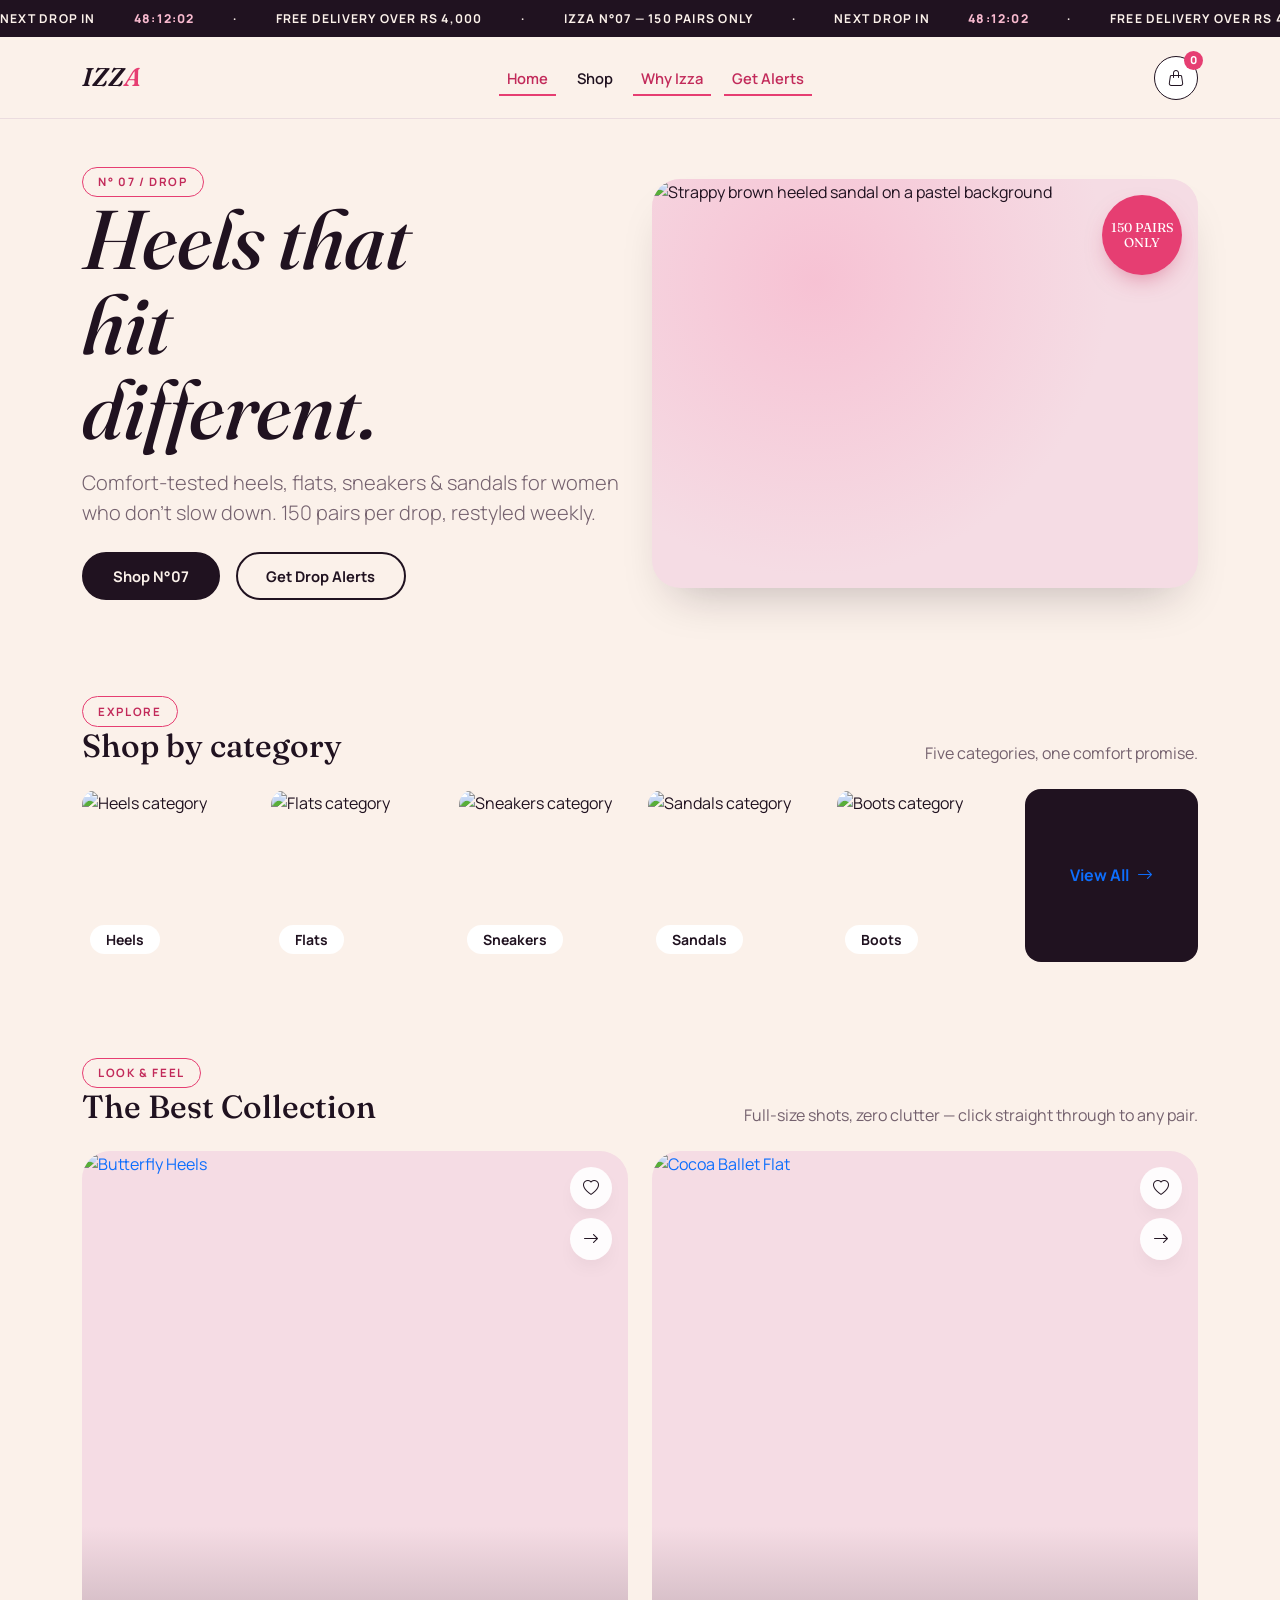
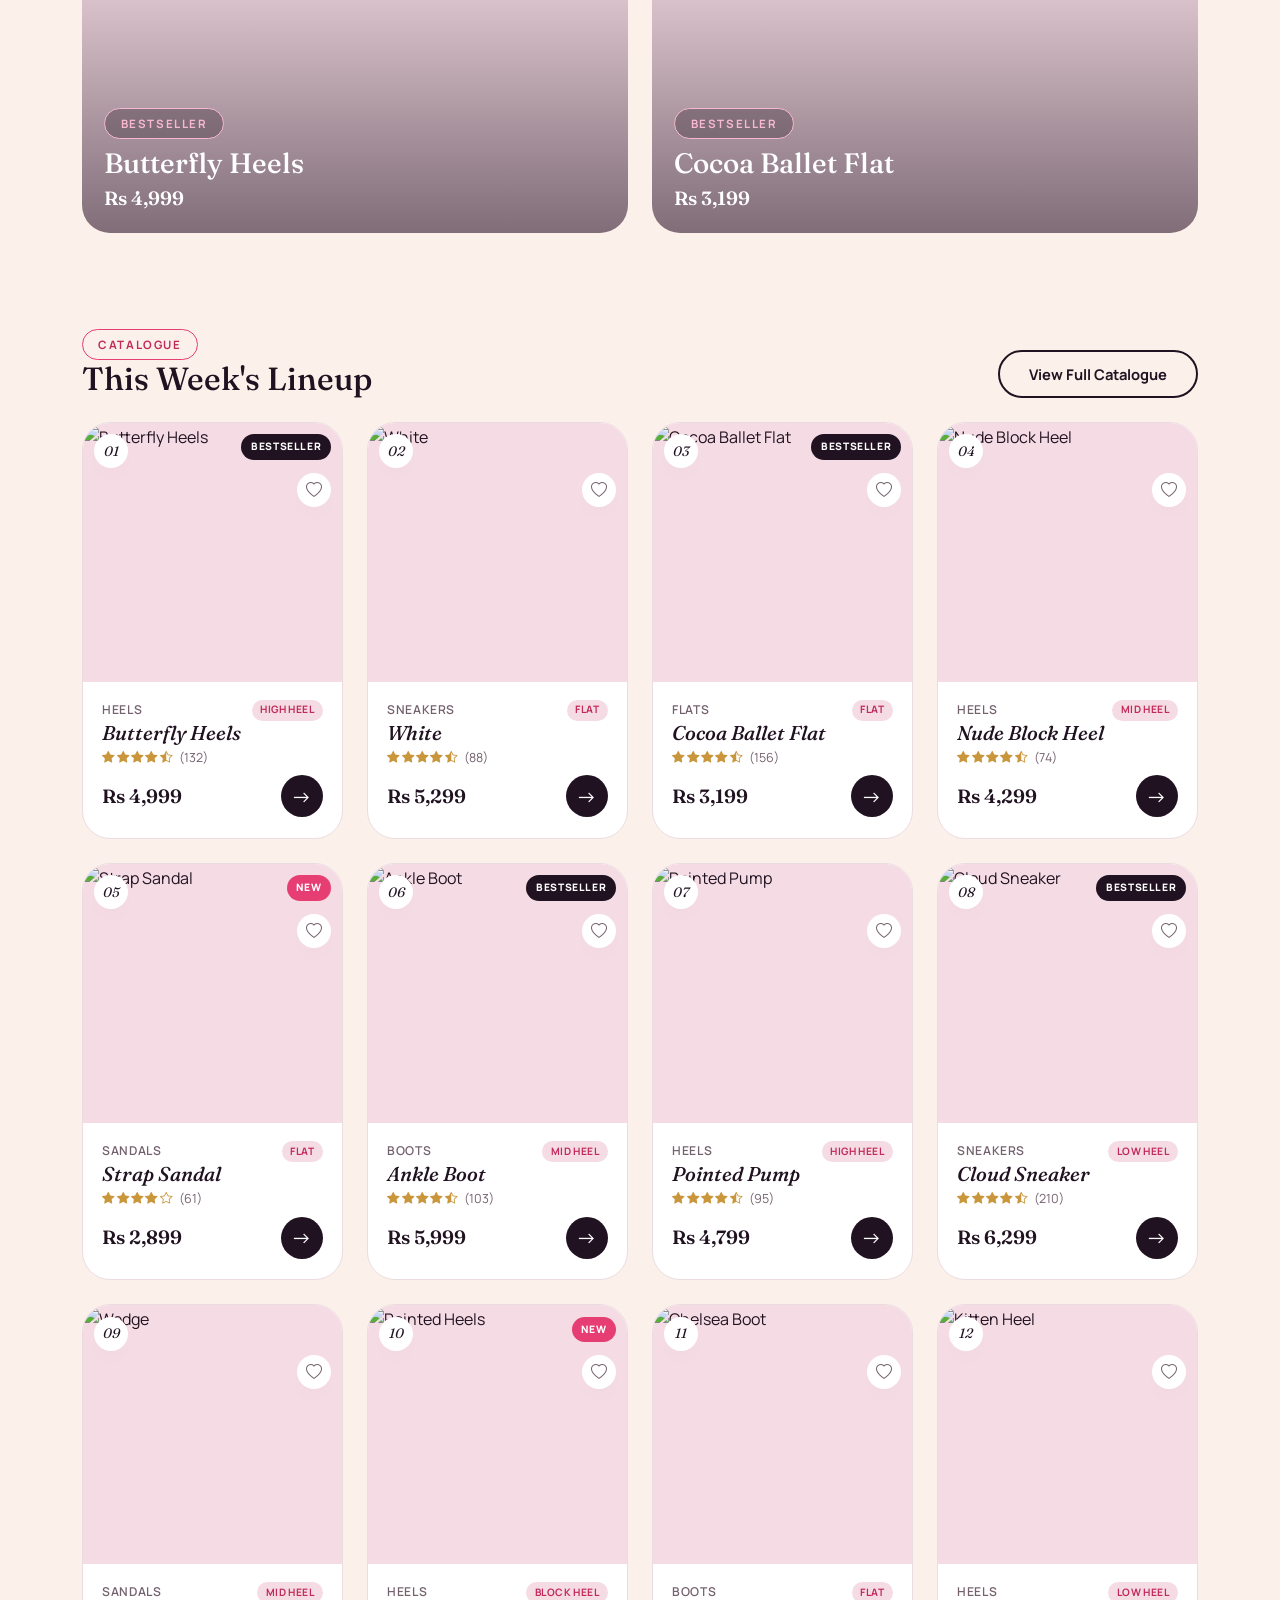
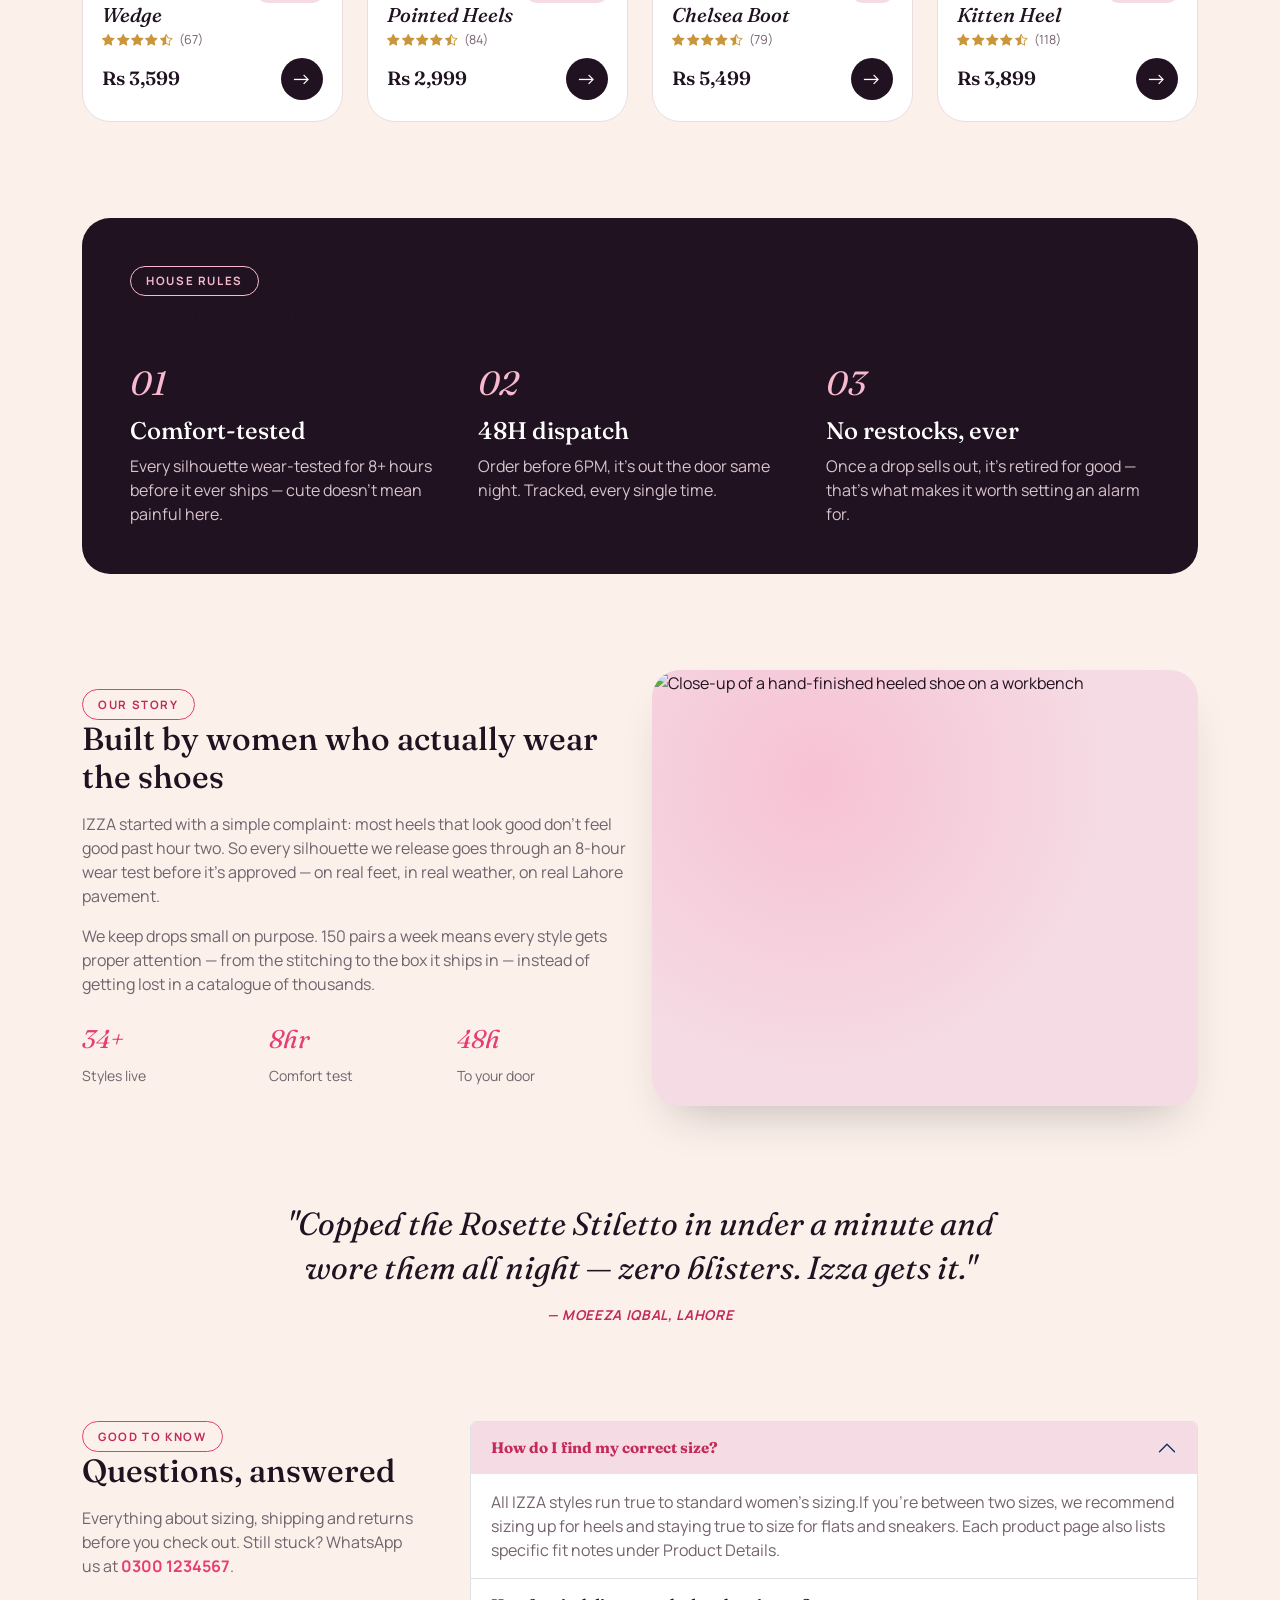
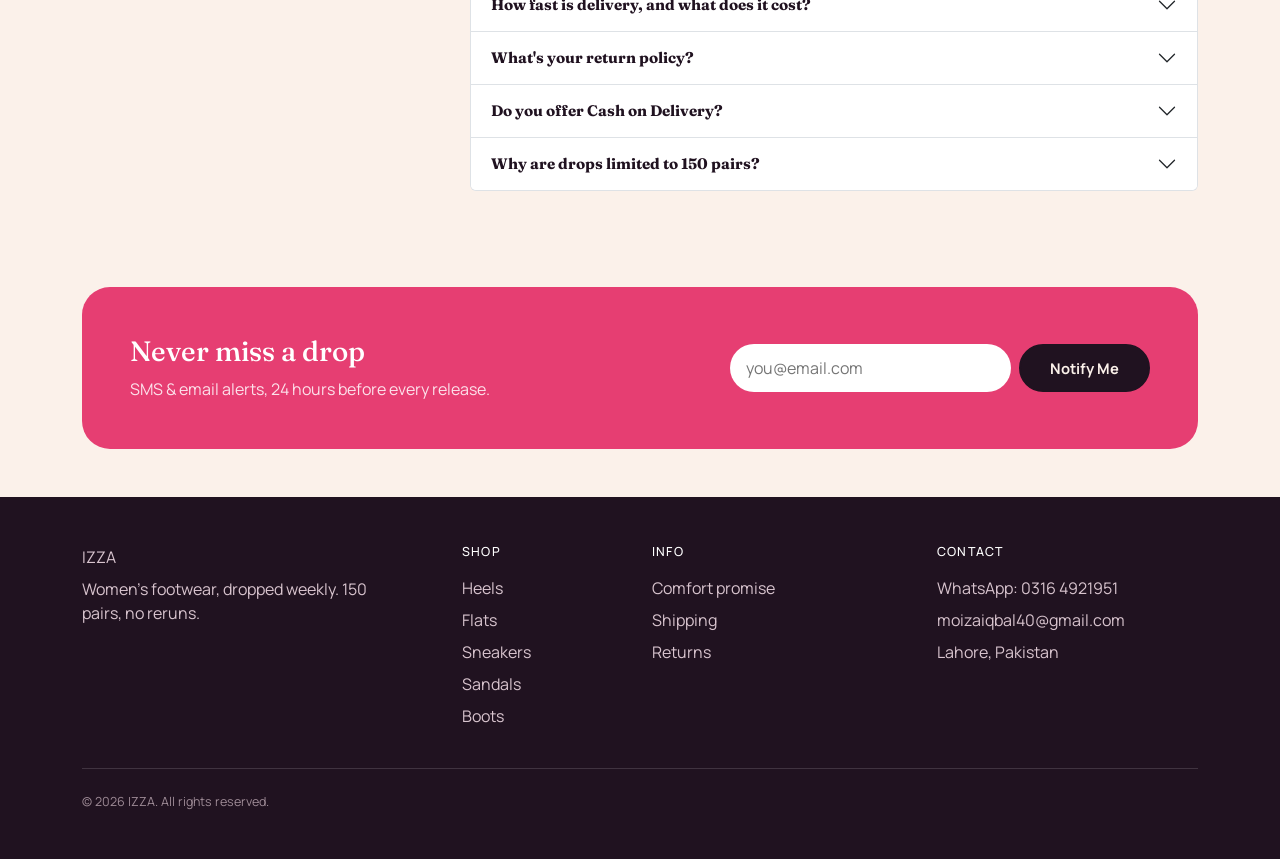
==== commit b23ac20e: "Update index.html" ====
--- a/index.html
+++ b/index.html
@@ -6,7 +6,7 @@
     <title>IZZA — Heels That Hit Different</title>
     <meta
       name="description"
-      content="IZZA is a women's footwear store — heels, flats, sneakers, sandals and boots, comfort-tested and dropped weekly."
+      content="IZZA is a women's footwear store — heels, flats, sneakers, sandals and boots, comfort-tested ."
     />
 
     <link rel="preconnect" href="https://fonts.googleapis.com" />
